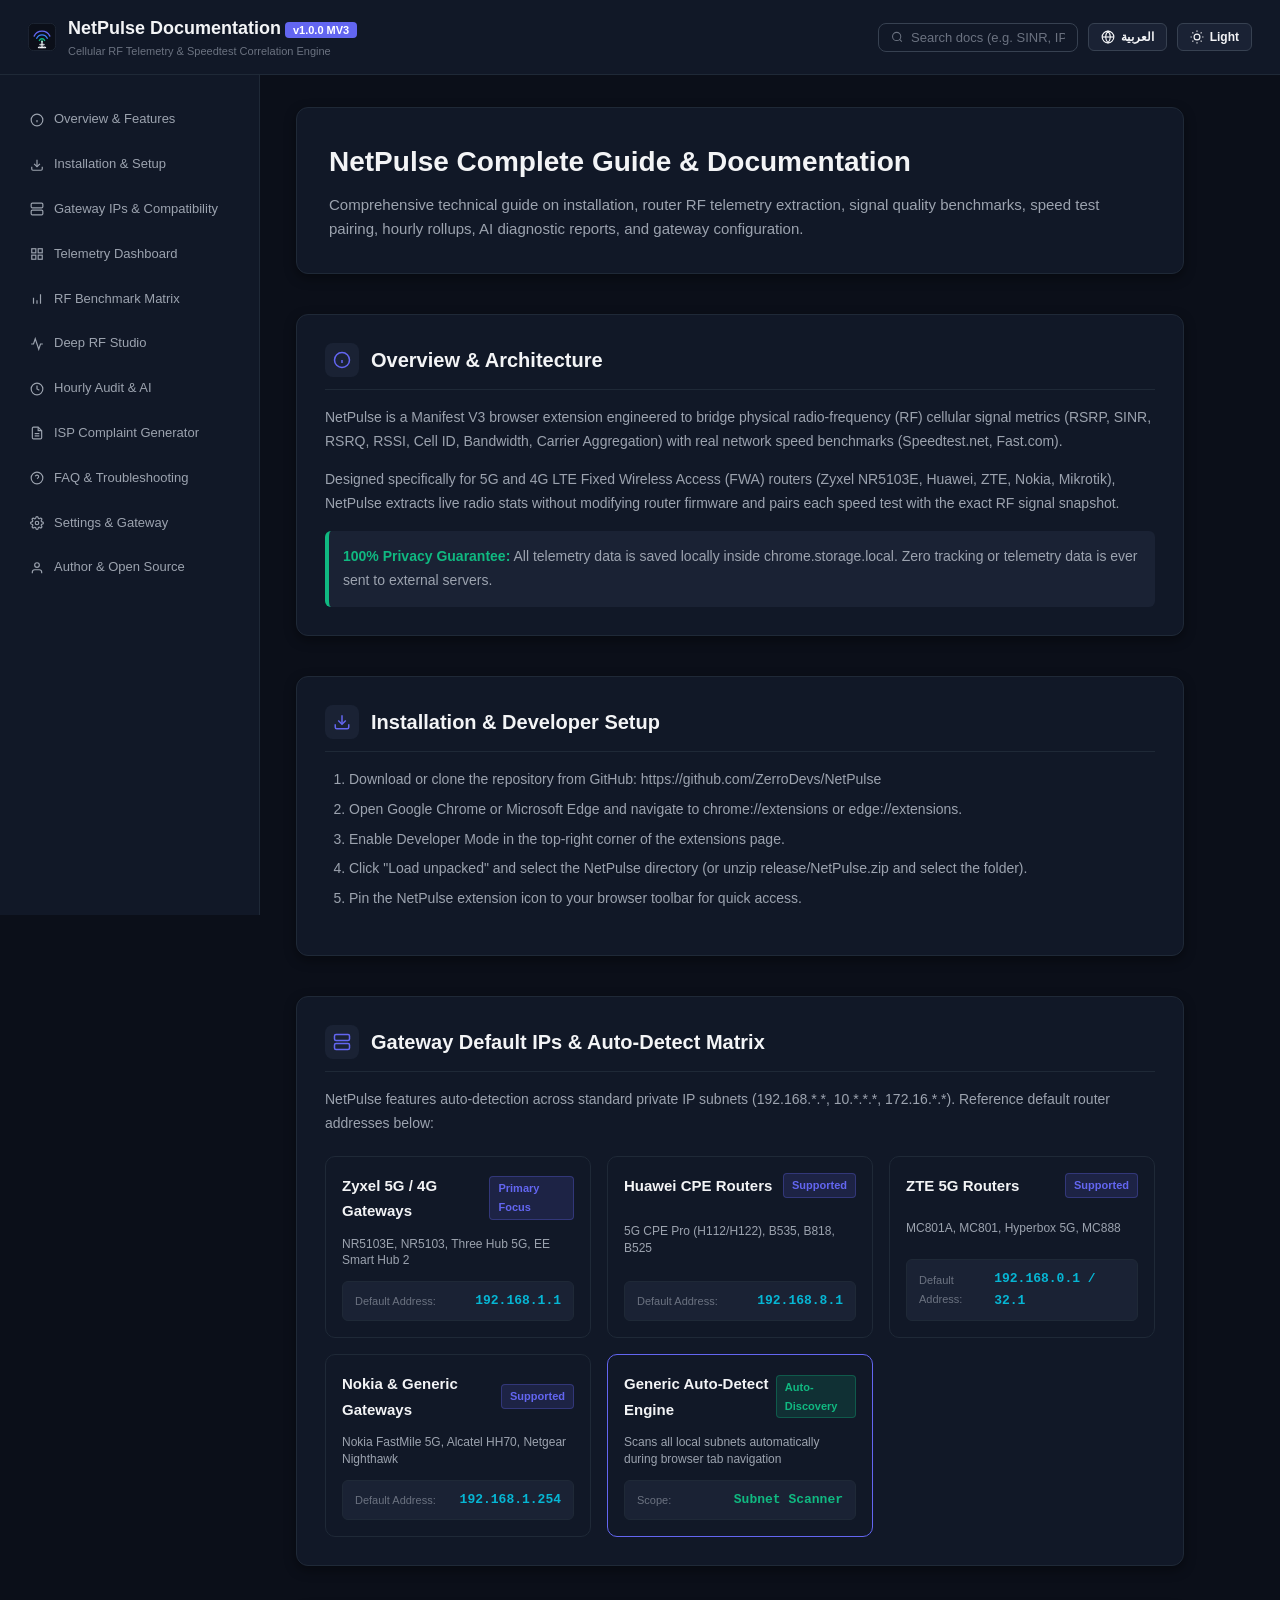
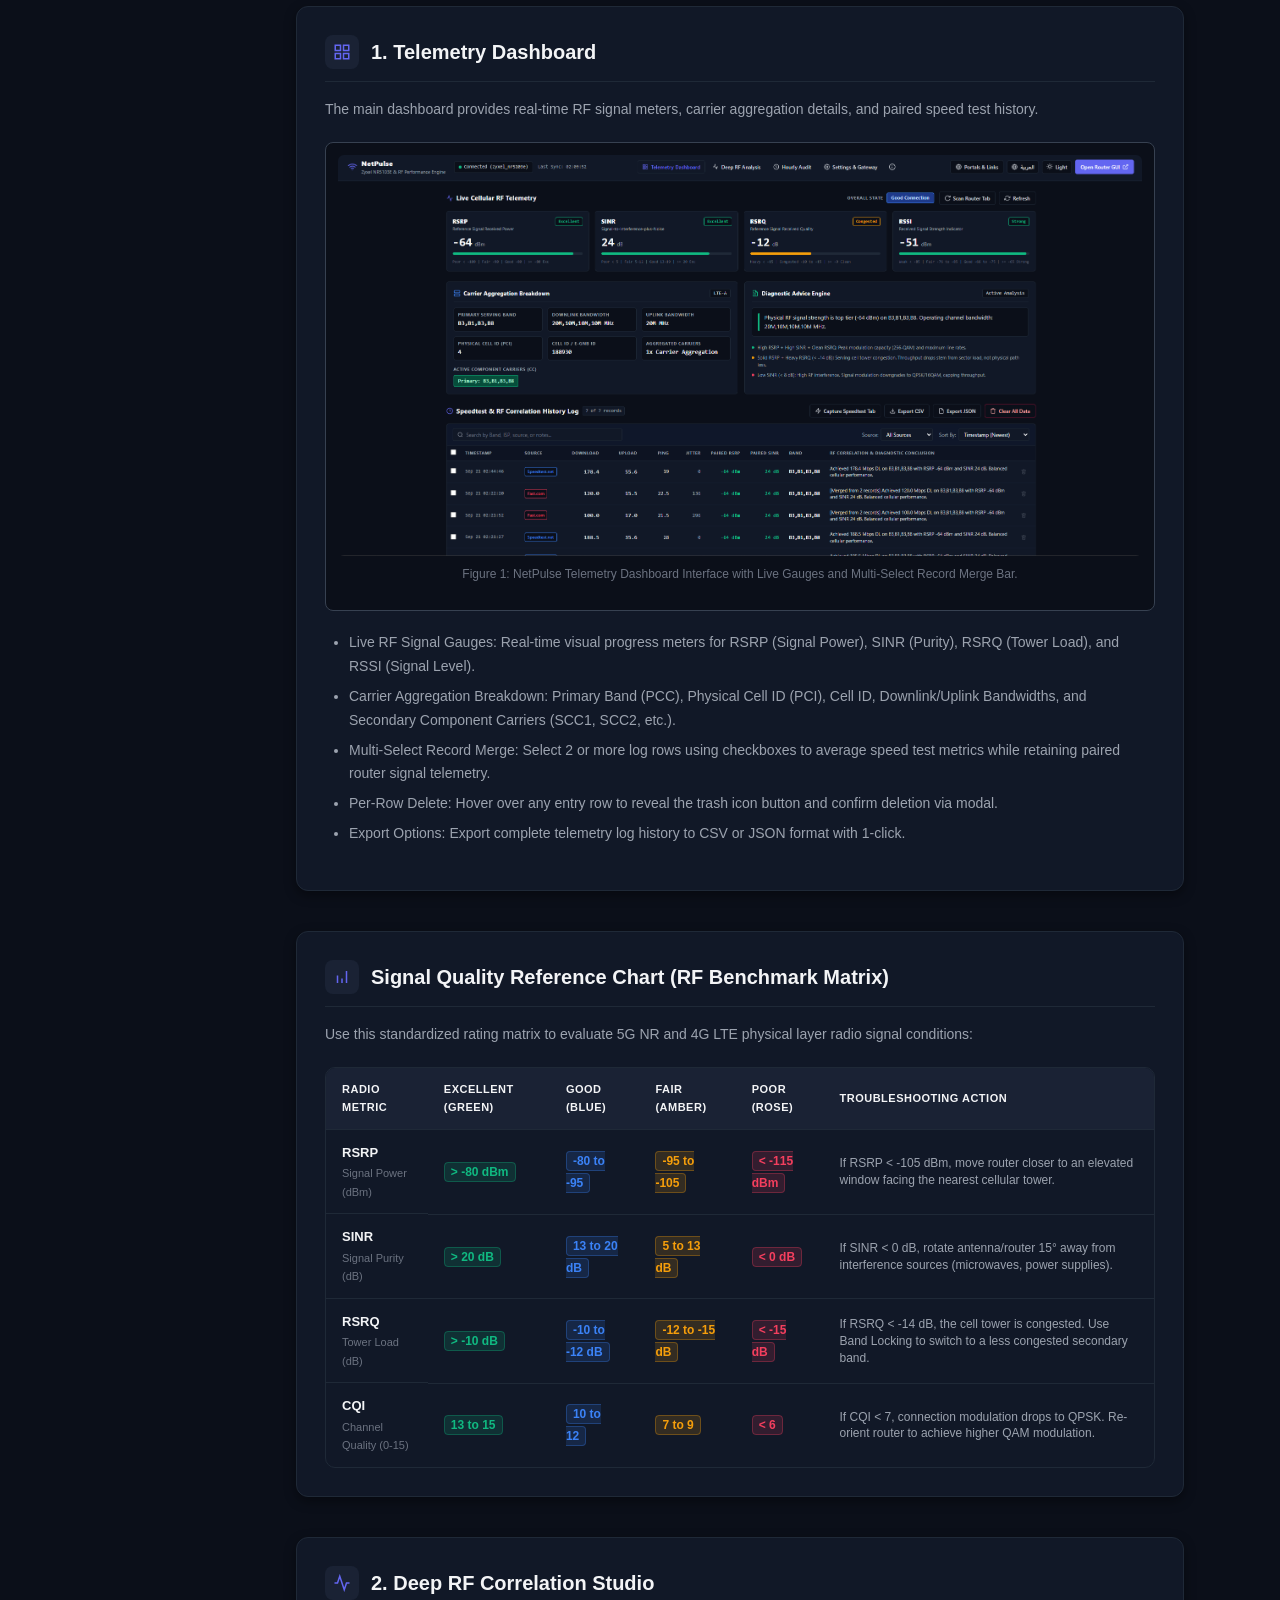
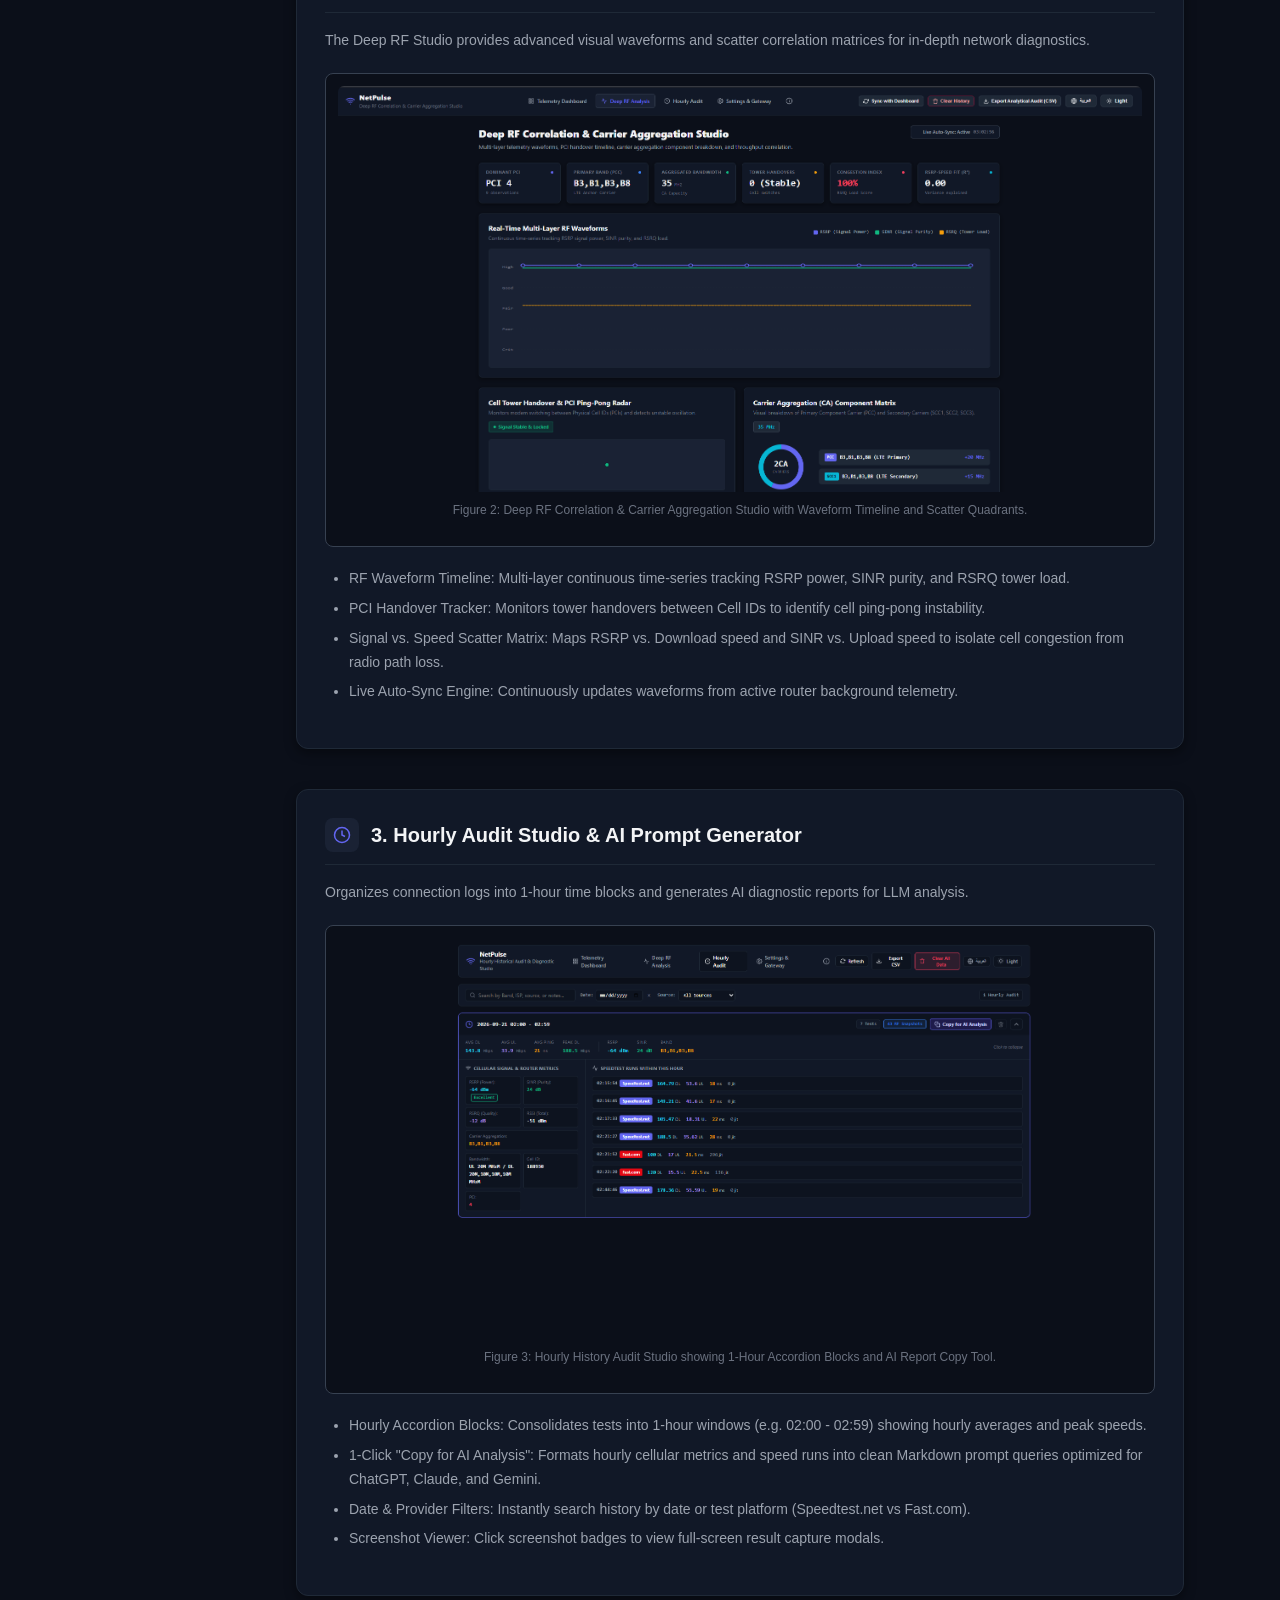
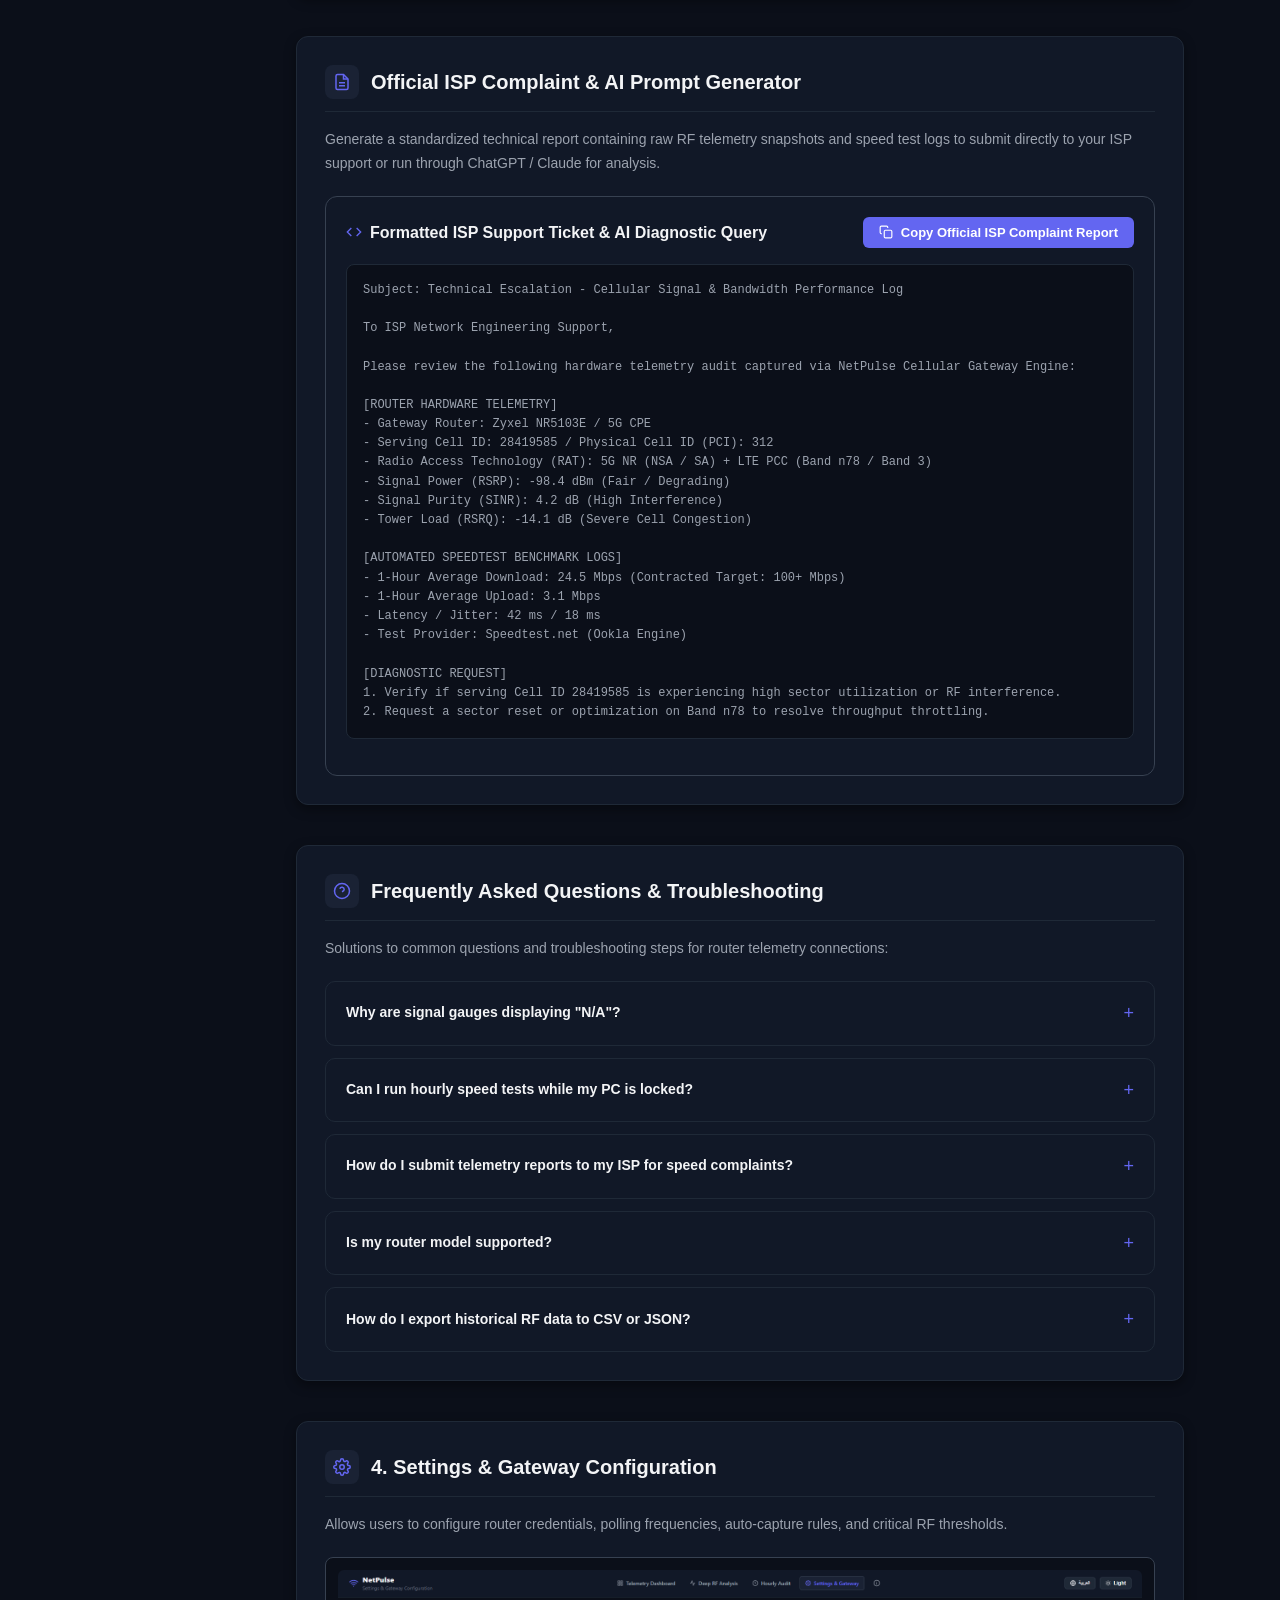
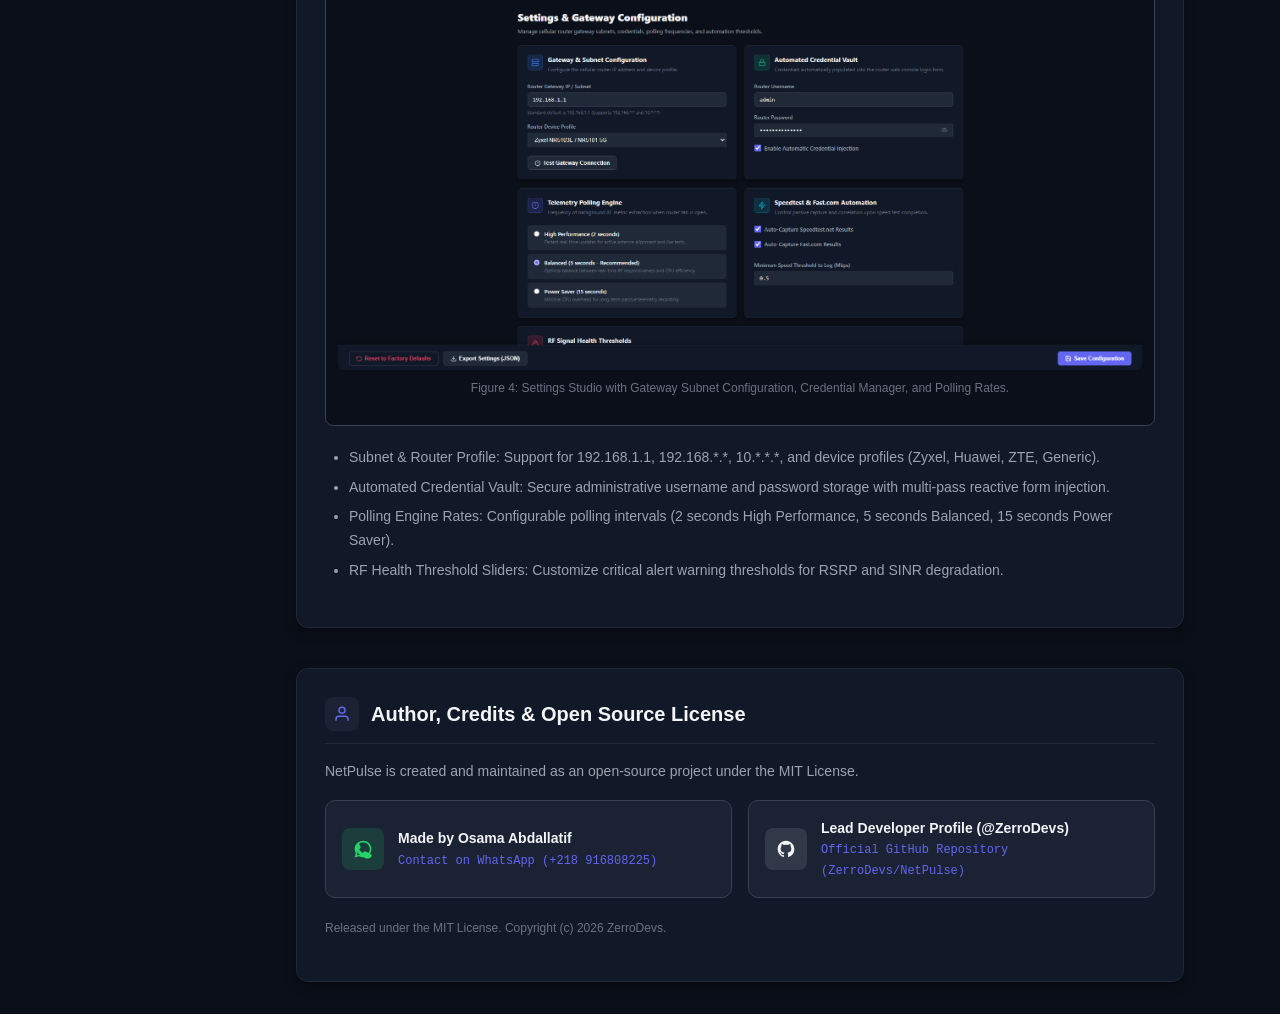
==== docs/index.html @ 339d93a8 "feat: add documentation site, extension UI views, and update README" ====
<!DOCTYPE html>
<html lang="en" dir="ltr" data-theme="dark">
<head>
  <meta charset="UTF-8">
  <meta name="viewport" content="width=device-width, initial-scale=1.0">
  <title>NetPulse - Technical Documentation &amp; Complete Guide</title>
  <link rel="icon" type="image/png" sizes="128x128" href="assets/Images/icon128.png">
  <link rel="icon" type="image/svg+xml" href="assets/Images/icon.svg">
  <link rel="shortcut icon" href="assets/Images/icon16.png">
  <link rel="stylesheet" href="assets/css/style.css">
</head>
<body>
  <div class="docs-layout">
    <!-- Header Topbar -->
    <header class="docs-header">
      <div class="header-brand">
        <img src="assets/Images/icon.svg" alt="NetPulse Logo" width="28" height="28" class="brand-logo" style="width: 28px; height: 28px; object-fit: contain;">
        <div class="brand-text-block">
          <div class="brand-row">
            <span class="brand-title" data-i18n="doc_title">NetPulse Documentation</span>
            <span class="version-pill">v1.0.0 MV3</span>
          </div>
          <span class="brand-sub" data-i18n="doc_sub">Cellular RF Telemetry &amp; Speedtest Correlation Engine</span>
        </div>
      </div>

      <div class="header-actions">
        <!-- Live Search Bar -->
        <div class="search-box">
          <svg viewBox="0 0 24 24" width="14" height="14" fill="none" stroke="currentColor" stroke-width="2">
            <circle cx="11" cy="11" r="8"></circle>
            <line x1="21" y1="21" x2="16.65" y2="16.65"></line>
          </svg>
          <input type="text" id="docs-search-input" placeholder="Search docs (e.g. SINR, IP, CSV)..." data-i18n-placeholder="search_ph">
        </div>

        <!-- Language Switcher -->
        <button id="btn-lang-toggle" class="btn-toggle-switch" type="button" title="Switch Language / تبديل اللغة">
          <svg viewBox="0 0 24 24" width="14" height="14" fill="none" stroke="currentColor" stroke-width="2">
            <circle cx="12" cy="12" r="10"></circle>
            <line x1="2" y1="12" x2="22" y2="12"></line>
            <path d="M12 2a15.3 15.3 0 0 1 4 10 15.3 15.3 0 0 1-4 10 15.3 15.3 0 0 1-4-10 15.3 15.3 0 0 1 4-10z"></path>
          </svg>
          <span id="lang-toggle-text">العربية</span>
        </button>

        <!-- Theme Toggle -->
        <button id="btn-theme-toggle" class="btn-toggle-switch" type="button" title="Toggle Dark/Light Mode">
          <svg viewBox="0 0 24 24" width="14" height="14" fill="none" stroke="currentColor" stroke-width="2">
            <circle cx="12" cy="12" r="5"></circle>
            <line x1="12" y1="1" x2="12" y2="3"></line>
            <line x1="12" y1="21" x2="12.01" y2="23"></line>
            <line x1="4.22" y1="4.22" x2="5.64" y2="5.64"></line>
            <line x1="18.36" y1="18.36" x2="19.78" y2="19.78"></line>
            <line x1="1" y1="12" x2="3" y2="12"></line>
            <line x1="21" y1="12" x2="23" y2="12"></line>
            <line x1="4.22" y1="19.78" x2="5.64" y2="18.36"></line>
            <line x1="18.36" y1="5.64" x2="19.78" y2="4.22"></line>
          </svg>
          <span id="theme-label-text">Light</span>
        </button>
      </div>
    </header>

    <!-- Main Documentation Body -->
    <div class="docs-body">
      <!-- Sidebar Navigation -->
      <aside class="docs-sidebar">
        <nav class="sidebar-nav">
          <a href="#overview" class="sidebar-link active">
            <svg viewBox="0 0 24 24" width="14" height="14" fill="none" stroke="currentColor" stroke-width="2">
              <circle cx="12" cy="12" r="10"></circle>
              <line x1="12" y1="16" x2="12" y2="12"></line>
              <line x1="12" y1="8" x2="12.01" y2="8"></line>
            </svg>
            <span data-i18n="nav_overview">Overview &amp; Features</span>
          </a>

          <a href="#install" class="sidebar-link">
            <svg viewBox="0 0 24 24" width="14" height="14" fill="none" stroke="currentColor" stroke-width="2">
              <path d="M21 15v4a2 2 0 0 1-2 2H5a2 2 0 0 1-2-2v-4"></path>
              <polyline points="7 10 12 15 17 10"></polyline>
              <line x1="12" y1="15" x2="12" y2="3"></line>
            </svg>
            <span data-i18n="nav_install">Installation &amp; Setup</span>
          </a>

          <a href="#gateways" class="sidebar-link">
            <svg viewBox="0 0 24 24" width="14" height="14" fill="none" stroke="currentColor" stroke-width="2">
              <rect x="2" y="2" width="20" height="8" rx="2" ry="2"></rect>
              <rect x="2" y="14" width="20" height="8" rx="2" ry="2"></rect>
              <line x1="6" y1="6" x2="6.01" y2="6"></line>
              <line x1="6" y1="18" x2="6.01" y2="18"></line>
            </svg>
            <span data-i18n="nav_gateways">Gateway IPs &amp; Compatibility</span>
          </a>

          <a href="#dashboard" class="sidebar-link">
            <svg viewBox="0 0 24 24" width="14" height="14" fill="none" stroke="currentColor" stroke-width="2">
              <rect x="3" y="3" width="7" height="7"></rect>
              <rect x="14" y="3" width="7" height="7"></rect>
              <rect x="14" y="14" width="7" height="7"></rect>
              <rect x="3" y="14" width="7" height="7"></rect>
            </svg>
            <span data-i18n="nav_dashboard">Telemetry Dashboard</span>
          </a>

          <a href="#rf-benchmarks" class="sidebar-link">
            <svg viewBox="0 0 24 24" width="14" height="14" fill="none" stroke="currentColor" stroke-width="2">
              <path d="M12 20v-6M6 20V10M18 20V4"></path>
            </svg>
            <span data-i18n="nav_rf_matrix">RF Benchmark Matrix</span>
          </a>

          <a href="#analysis" class="sidebar-link">
            <svg viewBox="0 0 24 24" width="14" height="14" fill="none" stroke="currentColor" stroke-width="2">
              <polyline points="22 12 18 12 15 21 9 3 6 12 2 12"></polyline>
            </svg>
            <span data-i18n="nav_analysis">Deep RF Studio</span>
          </a>

          <a href="#history" class="sidebar-link">
            <svg viewBox="0 0 24 24" width="14" height="14" fill="none" stroke="currentColor" stroke-width="2">
              <circle cx="12" cy="12" r="10"></circle>
              <polyline points="12 6 12 12 16 14"></polyline>
            </svg>
            <span data-i18n="nav_history">Hourly Audit &amp; AI</span>
          </a>

          <a href="#isp-complaint" class="sidebar-link">
            <svg viewBox="0 0 24 24" width="14" height="14" fill="none" stroke="currentColor" stroke-width="2">
              <path d="M14 2H6a2 2 0 0 0-2 2v16a2 2 0 0 0 2 2h12a2 2 0 0 0 2-2V8z"></path>
              <polyline points="14 2 14 8 20 8"></polyline>
              <line x1="16" y1="13" x2="8" y2="13"></line>
              <line x1="16" y1="17" x2="8" y2="17"></line>
            </svg>
            <span data-i18n="nav_isp">ISP Complaint Generator</span>
          </a>

          <a href="#faq" class="sidebar-link">
            <svg viewBox="0 0 24 24" width="14" height="14" fill="none" stroke="currentColor" stroke-width="2">
              <circle cx="12" cy="12" r="10"></circle>
              <path d="M9.09 9a3 3 0 0 1 5.83 1c0 2-3 3-3 3"></path>
              <line x1="12" y1="17" x2="12.01" y2="17"></line>
            </svg>
            <span data-i18n="nav_faq">FAQ &amp; Troubleshooting</span>
          </a>

          <a href="#settings" class="sidebar-link">
            <svg viewBox="0 0 24 24" width="14" height="14" fill="none" stroke="currentColor" stroke-width="2">
              <circle cx="12" cy="12" r="3"></circle>
              <path d="M19.4 15a1.65 1.65 0 0 0 .33 1.82l.06.06a2 2 0 0 1 0 2.83 2 2 0 0 1-2.83 0l-.06-.06a1.65 1.65 0 0 0-1.82-.33 1.65 1.65 0 0 0-1 1.51V21a2 2 0 0 1-2 2 2 2 0 0 1-2-2v-.09A1.65 1.65 0 0 0 9 19.4a1.65 1.65 0 0 0-1.82.33l-.06.06a2 2 0 0 1-2.83 0 2 2 0 0 1 0-2.83l.06-.06a1.65 1.65 0 0 0 .33-1.82 1.65 1.65 0 0 0-1.51-1H3a2 2 0 0 1-2-2 2 2 0 0 1 2-2h.09A1.65 1.65 0 0 0 4.6 9a1.65 1.65 0 0 0-.33-1.82l-.06-.06a2 2 0 0 1 0-2.83 2 2 0 0 1 2.83 0l.06.06a1.65 1.65 0 0 0 1.82.33H9a1.65 1.65 0 0 0 1-1.51V3a2 2 0 0 1 2-2 2 2 0 0 1 2 2v.09a1.65 1.65 0 0 0 1 1.51 1.65 1.65 0 0 0 1.82-.33l.06-.06a2 2 0 0 1 2.83 0 2 2 0 0 1 0 2.83l-.06.06a1.65 1.65 0 0 0-.33 1.82V9a1.65 1.65 0 0 0 1.51 1H21a2 2 0 0 1 2 2 2 2 0 0 1-2 2h-.09a1.65 1.65 0 0 0-1.51 1z"></path>
            </svg>
            <span data-i18n="nav_settings">Settings &amp; Gateway</span>
          </a>

          <a href="#author" class="sidebar-link">
            <svg viewBox="0 0 24 24" width="14" height="14" fill="none" stroke="currentColor" stroke-width="2">
              <path d="M20 21v-2a4 4 0 0 0-4-4H8a4 4 0 0 0-4 4v2"></path>
              <circle cx="12" cy="7" r="4"></circle>
            </svg>
            <span data-i18n="nav_author">Author &amp; Open Source</span>
          </a>
        </nav>
      </aside>

      <!-- Main Content Sections -->
      <main class="docs-content">
        <!-- Hero Banner -->
        <section class="docs-hero">
          <h1 class="hero-heading" data-i18n="hero_title">NetPulse Complete Guide &amp; Documentation</h1>
          <p class="hero-desc" data-i18n="hero_desc">
            Comprehensive technical guide on installation, router RF telemetry extraction, speed test pairing, hourly rollups, AI diagnostic report generation, and gateway configuration.
          </p>
        </section>

        <!-- Overview Section -->
        <section id="overview" class="docs-section">
          <div class="section-header">
            <div class="section-icon">
              <svg viewBox="0 0 24 24" width="18" height="18" fill="none" stroke="currentColor" stroke-width="2">
                <circle cx="12" cy="12" r="10"></circle>
                <line x1="12" y1="16" x2="12" y2="12"></line>
                <line x1="12" y1="8" x2="12.01" y2="8"></line>
              </svg>
            </div>
            <h2 class="section-title" data-i18n="sec_overview_title">Overview &amp; Architecture</h2>
          </div>
          <div class="section-body">
            <p data-i18n="overview_p1">
              NetPulse is a Manifest V3 browser extension engineered to bridge physical radio-frequency (RF) cellular signal metrics (RSRP, SINR, RSRQ, RSSI, Cell ID, Bandwidth, Carrier Aggregation) with real network speed benchmarks (Speedtest.net, Fast.com).
            </p>
            <p data-i18n="overview_p2">
              Designed specifically for 5G and 4G LTE Fixed Wireless Access (FWA) routers (Zyxel NR5103E, Huawei, ZTE, Nokia, Mikrotik), NetPulse extracts live radio stats without modifying router firmware and pairs each speed test with the exact RF signal snapshot.
            </p>
            <div style="background-color: var(--bg-subtle); border-left: 4px solid var(--accent-emerald); padding: 14px; border-radius: 6px; margin-top: 16px;">
              <strong style="color: var(--accent-emerald);" data-i18n="overview_privacy_title">100% Privacy Guarantee:</strong>
              <span data-i18n="overview_privacy_desc">All telemetry data is saved locally inside chrome.storage.local. Zero tracking or telemetry data is ever sent to external servers.</span>
            </div>
          </div>
        </section>

        <!-- Installation Section -->
        <section id="install" class="docs-section">
          <div class="section-header">
            <div class="section-icon">
              <svg viewBox="0 0 24 24" width="18" height="18" fill="none" stroke="currentColor" stroke-width="2">
                <path d="M21 15v4a2 2 0 0 1-2 2H5a2 2 0 0 1-2-2v-4"></path>
                <polyline points="7 10 12 15 17 10"></polyline>
                <line x1="12" y1="15" x2="12" y2="3"></line>
              </svg>
            </div>
            <h2 class="section-title" data-i18n="sec_install_title">Installation &amp; Developer Setup</h2>
          </div>
          <div class="section-body">
            <ol>
              <li data-i18n="install_step1">Download or clone the repository from GitHub: https://github.com/ZerroDevs/NetPulse</li>
              <li data-i18n="install_step2">Open Google Chrome or Microsoft Edge and navigate to chrome://extensions or edge://extensions.</li>
              <li data-i18n="install_step3">Enable Developer Mode in the top-right corner of the extensions page.</li>
              <li data-i18n="install_step4">Click "Load unpacked" and select the NetPulse directory (or unzip release/NetPulse.zip and select the folder).</li>
              <li data-i18n="install_step5">Pin the NetPulse extension icon to your browser toolbar for quick access.</li>
            </ol>
          </div>
        </section>

        <!-- Gateways & Compatibility Matrix Section -->
        <section id="gateways" class="docs-section">
          <div class="section-header">
            <div class="section-icon">
              <svg viewBox="0 0 24 24" width="18" height="18" fill="none" stroke="currentColor" stroke-width="2">
                <rect x="2" y="2" width="20" height="8" rx="2" ry="2"></rect>
                <rect x="2" y="14" width="20" height="8" rx="2" ry="2"></rect>
                <line x1="6" y1="6" x2="6.01" y2="6"></line>
                <line x1="6" y1="18" x2="6.01" y2="18"></line>
              </svg>
            </div>
            <h2 class="section-title" data-i18n="sec_gateways_title">Gateway Default IPs &amp; Auto-Detect Matrix</h2>
          </div>
          <div class="section-body">
            <p data-i18n="gateways_desc">
              NetPulse features auto-detection across standard private IP subnets (192.168.*.*, 10.*.*.*, 172.16.*.*). Reference default router addresses below:
            </p>

            <div class="gateway-grid">
              <!-- Zyxel -->
              <div class="gateway-card">
                <div class="gateway-header">
                  <span class="gateway-title" data-i18n="gw_zyxel_title">Zyxel 5G / 4G Gateways</span>
                  <span class="gateway-badge">Primary Focus</span>
                </div>
                <div class="gateway-models" data-i18n="gw_zyxel_models">NR5103E, NR5103, Three Hub 5G, EE Smart Hub 2</div>
                <div class="gateway-ip-block">
                  <span style="font-size: 11px; color: var(--text-muted);">Default Address:</span>
                  <span class="gateway-ip">192.168.1.1</span>
                </div>
              </div>

              <!-- Huawei -->
              <div class="gateway-card">
                <div class="gateway-header">
                  <span class="gateway-title" data-i18n="gw_huawei_title">Huawei CPE Routers</span>
                  <span class="gateway-badge">Supported</span>
                </div>
                <div class="gateway-models" data-i18n="gw_huawei_models">5G CPE Pro (H112/H122), B535, B818, B525</div>
                <div class="gateway-ip-block">
                  <span style="font-size: 11px; color: var(--text-muted);">Default Address:</span>
                  <span class="gateway-ip">192.168.8.1</span>
                </div>
              </div>

              <!-- ZTE -->
              <div class="gateway-card">
                <div class="gateway-header">
                  <span class="gateway-title" data-i18n="gw_zte_title">ZTE 5G Routers</span>
                  <span class="gateway-badge">Supported</span>
                </div>
                <div class="gateway-models" data-i18n="gw_zte_models">MC801A, MC801, Hyperbox 5G, MC888</div>
                <div class="gateway-ip-block">
                  <span style="font-size: 11px; color: var(--text-muted);">Default Address:</span>
                  <span class="gateway-ip">192.168.0.1 / 32.1</span>
                </div>
              </div>

              <!-- Nokia & Generic -->
              <div class="gateway-card">
                <div class="gateway-header">
                  <span class="gateway-title" data-i18n="gw_nokia_title">Nokia &amp; Generic Gateways</span>
                  <span class="gateway-badge">Supported</span>
                </div>
                <div class="gateway-models" data-i18n="gw_nokia_models">Nokia FastMile 5G, Alcatel HH70, Netgear Nighthawk</div>
                <div class="gateway-ip-block">
                  <span style="font-size: 11px; color: var(--text-muted);">Default Address:</span>
                  <span class="gateway-ip">192.168.1.254</span>
                </div>
              </div>

              <!-- Generic Auto-Detect -->
              <div class="gateway-card" style="border-color: var(--accent-indigo);">
                <div class="gateway-header">
                  <span class="gateway-title" data-i18n="gw_auto_title">Generic Auto-Detect Engine</span>
                  <span class="gateway-badge" style="background-color: rgba(16, 185, 129, 0.15); color: var(--accent-emerald); border-color: rgba(16, 185, 129, 0.3);">Auto-Discovery</span>
                </div>
                <div class="gateway-models" data-i18n="gw_auto_models">Scans all local subnets automatically during browser tab navigation</div>
                <div class="gateway-ip-block">
                  <span style="font-size: 11px; color: var(--text-muted);">Scope:</span>
                  <span class="gateway-ip" style="color: var(--accent-emerald);">Subnet Scanner</span>
                </div>
              </div>
            </div>
          </div>
        </section>

        <!-- Dashboard Section (Image 1) -->
        <section id="dashboard" class="docs-section">
          <div class="section-header">
            <div class="section-icon">
              <svg viewBox="0 0 24 24" width="18" height="18" fill="none" stroke="currentColor" stroke-width="2">
                <rect x="3" y="3" width="7" height="7"></rect>
                <rect x="14" y="3" width="7" height="7"></rect>
                <rect x="14" y="14" width="7" height="7"></rect>
                <rect x="3" y="14" width="7" height="7"></rect>
              </svg>
            </div>
            <h2 class="section-title" data-i18n="sec_dash_title">1. Telemetry Dashboard</h2>
          </div>
          <div class="section-body">
            <p data-i18n="dash_desc">
              The main dashboard provides real-time RF signal meters, carrier aggregation details, and paired speed test history.
            </p>

            <div class="doc-image-container">
              <img src="assets/Images/1.png" alt="NetPulse Telemetry Dashboard" class="doc-image">
              <p class="doc-image-caption" data-i18n="dash_img_cap">Figure 1: NetPulse Telemetry Dashboard Interface with Live Gauges and Multi-Select Record Merge Bar.</p>
            </div>

            <ul>
              <li data-i18n="dash_cap1">Live RF Signal Gauges: Real-time visual progress meters for RSRP (Signal Power), SINR (Purity), RSRQ (Tower Load), and RSSI (Signal Level).</li>
              <li data-i18n="dash_cap2">Carrier Aggregation Breakdown: Primary Band (PCC), Physical Cell ID (PCI), Cell ID, Downlink/Uplink Bandwidths, and Secondary Component Carriers (SCC1, SCC2, etc.).</li>
              <li data-i18n="dash_cap3">Multi-Select Record Merge: Select 2 or more log rows using checkboxes to average speed test metrics while retaining paired router signal telemetry.</li>
              <li data-i18n="dash_cap4">Per-Row Delete: Hover over any entry row to reveal the trash icon button and confirm deletion via modal.</li>
              <li data-i18n="dash_cap5">Export Options: Export complete telemetry log history to CSV or JSON format with 1-click.</li>
            </ul>
          </div>
        </section>

        <!-- RF Benchmark Matrix Section -->
        <section id="rf-benchmarks" class="docs-section">
          <div class="section-header">
            <div class="section-icon">
              <svg viewBox="0 0 24 24" width="18" height="18" fill="none" stroke="currentColor" stroke-width="2">
                <path d="M12 20v-6M6 20V10M18 20V4"></path>
              </svg>
            </div>
            <h2 class="section-title" data-i18n="sec_rf_title">Signal Quality Reference Chart (RF Benchmark Matrix)</h2>
          </div>
          <div class="section-body">
            <p data-i18n="rf_desc">
              Use this standardized rating matrix to evaluate 5G NR and 4G LTE physical layer radio signal conditions:
            </p>

            <div class="rf-table-container">
              <table class="rf-table">
                <thead>
                  <tr>
                    <th data-i18n="rf_th_metric">Radio Metric</th>
                    <th data-i18n="rf_th_excellent">Excellent</th>
                    <th data-i18n="rf_th_good">Good</th>
                    <th data-i18n="rf_th_fair">Fair</th>
                    <th data-i18n="rf_th_poor">Poor</th>
                    <th data-i18n="rf_th_action">Troubleshooting Action</th>
                  </tr>
                </thead>
                <tbody>
                  <tr>
                    <td class="metric-name">RSRP<span class="metric-full">Signal Power (dBm)</span></td>
                    <td><span class="badge-excellent">&gt; -80 dBm</span></td>
                    <td><span class="badge-good">-80 to -95</span></td>
                    <td><span class="badge-fair">-95 to -105</span></td>
                    <td><span class="badge-poor">&lt; -115 dBm</span></td>
                    <td class="action-tip" data-i18n="rf_advice_rsrp">If RSRP &lt; -105 dBm, move router closer to an elevated window facing the nearest cellular tower.</td>
                  </tr>
                  <tr>
                    <td class="metric-name">SINR<span class="metric-full">Signal Purity (dB)</span></td>
                    <td><span class="badge-excellent">&gt; 20 dB</span></td>
                    <td><span class="badge-good">13 to 20 dB</span></td>
                    <td><span class="badge-fair">5 to 13 dB</span></td>
                    <td><span class="badge-poor">&lt; 0 dB</span></td>
                    <td class="action-tip" data-i18n="rf_advice_sinr">If SINR &lt; 0 dB, rotate antenna/router 15° away from interference sources (microwaves, power supplies).</td>
                  </tr>
                  <tr>
                    <td class="metric-name">RSRQ<span class="metric-full">Tower Load (dB)</span></td>
                    <td><span class="badge-excellent">&gt; -10 dB</span></td>
                    <td><span class="badge-good">-10 to -12 dB</span></td>
                    <td><span class="badge-fair">-12 to -15 dB</span></td>
                    <td><span class="badge-poor">&lt; -15 dB</span></td>
                    <td class="action-tip" data-i18n="rf_advice_rsrq">If RSRQ &lt; -14 dB, the cell tower is congested. Use Band Locking to switch to a less congested secondary band.</td>
                  </tr>
                  <tr>
                    <td class="metric-name">CQI<span class="metric-full">Channel Quality (0-15)</span></td>
                    <td><span class="badge-excellent">13 to 15</span></td>
                    <td><span class="badge-good">10 to 12</span></td>
                    <td><span class="badge-fair">7 to 9</span></td>
                    <td><span class="badge-poor">&lt; 6</span></td>
                    <td class="action-tip" data-i18n="rf_advice_cqi">If CQI &lt; 7, connection modulation drops to QPSK. Re-orient router to achieve higher QAM modulation.</td>
                  </tr>
                </tbody>
              </table>
            </div>
          </div>
        </section>

        <!-- Deep RF Analysis Section (Image 2) -->
        <section id="analysis" class="docs-section">
          <div class="section-header">
            <div class="section-icon">
              <svg viewBox="0 0 24 24" width="18" height="18" fill="none" stroke="currentColor" stroke-width="2">
                <polyline points="22 12 18 12 15 21 9 3 6 12 2 12"></polyline>
              </svg>
            </div>
            <h2 class="section-title" data-i18n="sec_analysis_title">2. Deep RF Correlation Studio</h2>
          </div>
          <div class="section-body">
            <p data-i18n="analysis_desc">
              The Deep RF Studio provides advanced visual waveforms and scatter correlation matrices for in-depth network diagnostics.
            </p>

            <div class="doc-image-container">
              <img src="assets/Images/2.png" alt="NetPulse Deep RF Correlation Studio" class="doc-image">
              <p class="doc-image-caption" data-i18n="analysis_img_cap">Figure 2: Deep RF Correlation &amp; Carrier Aggregation Studio with Waveform Timeline and Scatter Quadrants.</p>
            </div>

            <ul>
              <li data-i18n="analysis_cap1">RF Waveform Timeline: Multi-layer continuous time-series tracking RSRP power, SINR purity, and RSRQ tower load.</li>
              <li data-i18n="analysis_cap2">PCI Handover Tracker: Monitors tower handovers between Cell IDs to identify cell ping-pong instability.</li>
              <li data-i18n="analysis_cap3">Signal vs. Speed Scatter Matrix: Maps RSRP vs. Download speed and SINR vs. Upload speed to isolate cell congestion from radio path loss.</li>
              <li data-i18n="analysis_cap4">Live Auto-Sync Engine: Continuously updates waveforms from active router background telemetry.</li>
            </ul>
          </div>
        </section>

        <!-- Hourly Audit Section (Image 3) -->
        <section id="history" class="docs-section">
          <div class="section-header">
            <div class="section-icon">
              <svg viewBox="0 0 24 24" width="18" height="18" fill="none" stroke="currentColor" stroke-width="2">
                <circle cx="12" cy="12" r="10"></circle>
                <polyline points="12 6 12 12 16 14"></polyline>
              </svg>
            </div>
            <h2 class="section-title" data-i18n="sec_history_title">3. Hourly Audit Studio &amp; AI Prompt Generator</h2>
          </div>
          <div class="section-body">
            <p data-i18n="history_desc">
              Organizes connection logs into 1-hour time blocks and generates AI diagnostic reports for LLM analysis.
            </p>

            <div class="doc-image-container">
              <img src="assets/Images/3.png" alt="NetPulse Hourly Audit Studio" class="doc-image">
              <p class="doc-image-caption" data-i18n="history_img_cap">Figure 3: Hourly History Audit Studio showing 1-Hour Accordion Blocks and AI Report Copy Tool.</p>
            </div>

            <ul>
              <li data-i18n="history_cap1">Hourly Accordion Blocks: Consolidates tests into 1-hour windows (e.g. 02:00 - 02:59) showing hourly averages and peak speeds.</li>
              <li data-i18n="history_cap2">1-Click "Copy for AI Analysis": Formats hourly cellular metrics and speed runs into clean Markdown prompt queries optimized for ChatGPT, Claude, and Gemini.</li>
              <li data-i18n="history_cap3">Date &amp; Provider Filters: Instantly search history by date or test platform (Speedtest.net vs Fast.com).</li>
              <li data-i18n="history_cap4">Screenshot Viewer: Click screenshot badges to view full-screen result capture modals.</li>
            </ul>
          </div>
        </section>

        <!-- ISP Complaint Prompt Generator Section -->
        <section id="isp-complaint" class="docs-section">
          <div class="section-header">
            <div class="section-icon">
              <svg viewBox="0 0 24 24" width="18" height="18" fill="none" stroke="currentColor" stroke-width="2">
                <path d="M14 2H6a2 2 0 0 0-2 2v16a2 2 0 0 0 2 2h12a2 2 0 0 0 2-2V8z"></path>
                <polyline points="14 2 14 8 20 8"></polyline>
                <line x1="16" y1="13" x2="8" y2="13"></line>
                <line x1="16" y1="17" x2="8" y2="17"></line>
              </svg>
            </div>
            <h2 class="section-title" data-i18n="sec_isp_title">Official ISP Complaint &amp; AI Prompt Generator</h2>
          </div>
          <div class="section-body">
            <p data-i18n="isp_desc">
              Generate a standardized technical report containing raw RF telemetry snapshots and speed test logs to submit directly to your ISP support or run through ChatGPT / Claude for analysis.
            </p>

            <div class="isp-prompt-card">
              <div class="isp-prompt-header">
                <span class="isp-prompt-title">
                  <svg viewBox="0 0 24 24" width="16" height="16" fill="none" stroke="var(--accent-indigo)" stroke-width="2">
                    <polyline points="16 18 22 12 16 6"></polyline>
                    <polyline points="8 6 2 12 8 18"></polyline>
                  </svg>
                  Formatted ISP Support Ticket &amp; AI Diagnostic Query
                </span>
                <button id="btn-copy-isp-prompt" type="button" class="btn-copy-prompt">
                  <svg viewBox="0 0 24 24" width="14" height="14" fill="none" stroke="currentColor" stroke-width="2">
                    <rect x="9" y="9" width="13" height="13" rx="2" ry="2"></rect>
                    <path d="M5 15H4a2 2 0 0 1-2-2V4a2 2 0 0 1 2-2h9a2 2 0 0 1 2 2v1"></path>
                  </svg>
                  <span data-i18n="isp_copy_btn">Copy Official ISP Complaint Report</span>
                </button>
              </div>

              <pre id="isp-prompt-text" class="isp-prompt-code">Subject: Technical Escalation - Cellular Signal & Bandwidth Performance Log

To ISP Network Engineering Support,

Please review the following hardware telemetry audit captured via NetPulse Cellular Gateway Engine:

[ROUTER HARDWARE TELEMETRY]
- Gateway Router: Zyxel NR5103E / 5G CPE
- Serving Cell ID: 28419585 / Physical Cell ID (PCI): 312
- Radio Access Technology (RAT): 5G NR (NSA / SA) + LTE PCC (Band n78 / Band 3)
- Signal Power (RSRP): -98.4 dBm (Fair / Degrading)
- Signal Purity (SINR): 4.2 dB (High Interference)
- Tower Load (RSRQ): -14.1 dB (Severe Cell Congestion)

[AUTOMATED SPEEDTEST BENCHMARK LOGS]
- 1-Hour Average Download: 24.5 Mbps (Contracted Target: 100+ Mbps)
- 1-Hour Average Upload: 3.1 Mbps
- Latency / Jitter: 42 ms / 18 ms
- Test Provider: Speedtest.net (Ookla Engine)

[DIAGNOSTIC REQUEST]
1. Verify if serving Cell ID 28419585 is experiencing high sector utilization or RF interference.
2. Request a sector reset or optimization on Band n78 to resolve throughput throttling.</pre>
            </div>
          </div>
        </section>

        <!-- FAQ & Troubleshooting Section -->
        <section id="faq" class="docs-section">
          <div class="section-header">
            <div class="section-icon">
              <svg viewBox="0 0 24 24" width="18" height="18" fill="none" stroke="currentColor" stroke-width="2">
                <circle cx="12" cy="12" r="10"></circle>
                <path d="M9.09 9a3 3 0 0 1 5.83 1c0 2-3 3-3 3"></path>
                <line x1="12" y1="17" x2="12.01" y2="17"></line>
              </svg>
            </div>
            <h2 class="section-title" data-i18n="sec_faq_title">Frequently Asked Questions &amp; Troubleshooting</h2>
          </div>
          <div class="section-body">
            <p data-i18n="faq_desc">
              Solutions to common questions and troubleshooting steps for router telemetry connections:
            </p>

            <div class="faq-accordion">
              <details class="faq-item">
                <summary class="faq-question" data-i18n="faq_q1">Why are signal gauges displaying "N/A"?</summary>
                <div class="faq-answer" data-i18n="faq_a1">
                  Signal metrics show N/A when NetPulse cannot communicate with your router. Fixes: 1) Verify Gateway IP in Settings (default 192.168.1.1). 2) Log into your router admin page in another tab to keep the session active. 3) Ensure your router is powered on and connected to your PC.
                </div>
              </details>

              <details class="faq-item">
                <summary class="faq-question" data-i18n="faq_q2">Can I run hourly speed tests while my PC is locked?</summary>
                <div class="faq-answer" data-i18n="faq_a2">
                  Yes! NetPulse utilizes Chrome Background Alarms and Service Workers (Manifest V3). As long as your browser remains open in the background, scheduled hourly tests will execute automatically.
                </div>
              </details>

              <details class="faq-item">
                <summary class="faq-question" data-i18n="faq_q3">How do I submit telemetry reports to my ISP for speed complaints?</summary>
                <div class="faq-answer" data-i18n="faq_a3">
                  Use the "ISP Complaint Generator" section above. Click "Copy Official ISP Complaint Report" to copy a pre-formatted technical ticket including your exact RSRP, SINR, Cell ID, and speed test averages. You can attach this to your ISP support ticket.
                </div>
              </details>

              <details class="faq-item">
                <summary class="faq-question" data-i18n="faq_q4">Is my router model supported?</summary>
                <div class="faq-answer" data-i18n="faq_a4">
                  NetPulse works out-of-the-box with Zyxel NR5103E / NR5103, Huawei 5G CPE Pro series, ZTE MC801A, Nokia FastMile, and generic routers operating on standard private subnets (192.168.*.*, 10.*.*.*).
                </div>
              </details>

              <details class="faq-item">
                <summary class="faq-question" data-i18n="faq_q5">How do I export historical RF data to CSV or JSON?</summary>
                <div class="faq-answer" data-i18n="faq_a5">
                  Open the Telemetry Dashboard and click the "Export CSV" or "Export JSON" buttons in the top action toolbar to download your complete historical database.
                </div>
              </details>
            </div>
          </div>
        </section>

        <!-- Settings Section (Image 4) -->
        <section id="settings" class="docs-section">
          <div class="section-header">
            <div class="section-icon">
              <svg viewBox="0 0 24 24" width="18" height="18" fill="none" stroke="currentColor" stroke-width="2">
                <circle cx="12" cy="12" r="3"></circle>
                <path d="M19.4 15a1.65 1.65 0 0 0 .33 1.82l.06.06a2 2 0 0 1 0 2.83 2 2 0 0 1-2.83 0l-.06-.06a1.65 1.65 0 0 0-1.82-.33 1.65 1.65 0 0 0-1 1.51V21a2 2 0 0 1-2 2 2 2 0 0 1-2-2v-.09A1.65 1.65 0 0 0 9 19.4a1.65 1.65 0 0 0-1.82.33l-.06.06a2 2 0 0 1-2.83 0 2 2 0 0 1 0-2.83l.06-.06a1.65 1.65 0 0 0 .33-1.82 1.65 1.65 0 0 0-1.51-1H3a2 2 0 0 1-2-2 2 2 0 0 1 2-2h.09A1.65 1.65 0 0 0 4.6 9a1.65 1.65 0 0 0-.33-1.82l-.06-.06a2 2 0 0 1 0-2.83 2 2 0 0 1 2.83 0l.06.06a1.65 1.65 0 0 0 1.82.33H9a1.65 1.65 0 0 0 1-1.51V3a2 2 0 0 1 2-2 2 2 0 0 1 2 2v.09a1.65 1.65 0 0 0 1 1.51 1.65 1.65 0 0 0 1.82-.33l.06-.06a2 2 0 0 1 2.83 0 2 2 0 0 1 0 2.83l-.06.06a1.65 1.65 0 0 0-.33 1.82V9a1.65 1.65 0 0 0 1.51 1H21a2 2 0 0 1 2 2 2 2 0 0 1-2 2h-.09a1.65 1.65 0 0 0-1.51 1z"></path>
              </svg>
            </div>
            <h2 class="section-title" data-i18n="sec_settings_title">4. Settings &amp; Gateway Configuration</h2>
          </div>
          <div class="section-body">
            <p data-i18n="settings_desc">
              Allows users to configure router credentials, polling frequencies, auto-capture rules, and critical RF thresholds.
            </p>

            <div class="doc-image-container">
              <img src="assets/Images/4.png" alt="NetPulse Settings Configuration" class="doc-image">
              <p class="doc-image-caption" data-i18n="settings_img_cap">Figure 4: Settings Studio with Gateway Subnet Configuration, Credential Manager, and Polling Rates.</p>
            </div>

            <ul>
              <li data-i18n="settings_cap1">Subnet &amp; Router Profile: Support for 192.168.1.1, 192.168.*.*, 10.*.*.*, and device profiles (Zyxel, Huawei, ZTE, Generic).</li>
              <li data-i18n="settings_cap2">Automated Credential Vault: Secure administrative username and password storage with multi-pass reactive form injection.</li>
              <li data-i18n="settings_cap3">Polling Engine Rates: Configurable polling intervals (2 seconds High Performance, 5 seconds Balanced, 15 seconds Power Saver).</li>
              <li data-i18n="settings_cap4">RF Health Threshold Sliders: Customize critical alert warning thresholds for RSRP and SINR degradation.</li>
            </ul>
          </div>
        </section>

        <!-- Author & License Section -->
        <section id="author" class="docs-section">
          <div class="section-header">
            <div class="section-icon">
              <svg viewBox="0 0 24 24" width="18" height="18" fill="none" stroke="currentColor" stroke-width="2">
                <path d="M20 21v-2a4 4 0 0 0-4-4H8a4 4 0 0 0-4 4v2"></path>
                <circle cx="12" cy="7" r="4"></circle>
              </svg>
            </div>
            <h2 class="section-title" data-i18n="sec_author_title">Author, Credits &amp; Open Source License</h2>
          </div>
          <div class="section-body">
            <p data-i18n="author_desc">
              NetPulse is created and maintained as an open-source project under the MIT License.
            </p>

            <div class="author-grid">
              <!-- Made by Osama Abdallatif -->
              <a href="https://wa.me/218916808225" target="_blank" rel="noopener noreferrer" class="author-card-item">
                <div class="author-card-icon wa-icon">
                  <svg viewBox="0 0 24 24" width="20" height="20" fill="currentColor">
                    <path d="M12.012 2c-5.506 0-9.989 4.478-9.99 9.984 0 1.762.459 3.48 1.332 5.001l-1.416 5.169 5.291-1.387c1.472.802 3.13 1.224 4.78 1.225h.004c5.506 0 9.989-4.478 9.99-9.984 0-2.667-1.038-5.175-2.925-7.062a9.924 9.924 0 0 0-7.056-2.946zm0 1.834c4.498 0 8.156 3.657 8.157 8.154 0 2.181-.849 4.23-2.392 5.772a8.106 8.106 0 0 1-5.765 2.41h-.003c-1.393 0-2.766-.363-3.972-1.05l-.284-.163-2.951.773.787-2.873-.185-.294a8.125 8.125 0 0 1-1.246-4.397c0-4.497 3.659-8.154 8.154-8.154zm4.675 11.758c-.198-.1-.1.171-1.637-.591-.796-.39-1.378-.456-1.959.418-.582.873-.756 1.09-.931 1.09-.174 0-.38-.073-1.077-.374-1.258-.541-2.453-1.616-3.32-2.943-.377-.577-.101-.871.121-1.094.22-.22.488-.57.732-.855.244-.284.325-.487.487-.824.163-.337.082-.631-.041-.876-.123-.245-1.09-2.628-1.493-3.598-.393-.97-.792-.838-1.09-.853-.284-.015-.611-.015-.938-.015-.327 0-.858.123-1.307.612-.449.49-1.714 1.674-1.714 4.08 0 2.406 1.755 4.73 2.001 5.058.245.328 3.456 5.278 8.373 7.4 1.17.505 2.083.807 2.795 1.033 1.174.373 2.242.32 3.088.194.943-.141 2.898-1.185 3.307-2.328.409-1.144.409-2.124.286-2.328-.123-.205-.449-.328-.938-.573z"/>
                  </svg>
                </div>
                <div>
                  <strong data-i18n="author_made_by">Made by Osama Abdallatif</strong>
                  <div class="mono" style="font-size: 12px; color: var(--accent-primary);" data-i18n="author_whatsapp">Contact on WhatsApp (+218 916808225)</div>
                </div>
              </a>

              <!-- GitHub Profile -->
              <a href="https://github.com/ZerroDevs" target="_blank" rel="noopener noreferrer" class="author-card-item">
                <div class="author-card-icon gh-icon">
                  <svg viewBox="0 0 24 24" width="20" height="20" fill="currentColor">
                    <path fill-rule="evenodd" clip-rule="evenodd" d="M12 2C6.477 2 2 6.484 2 12.017c0 4.425 2.865 8.18 6.839 9.504.5.092.682-.217.682-.483 0-.237-.008-.868-.013-1.703-2.782.605-3.369-1.343-3.369-1.343-.454-1.158-1.11-1.466-1.11-1.466-.908-.62.069-.608.069-.608 1.003.07 1.53 1.032 1.53 1.032.892 1.53 2.341 1.088 2.91.832.092-.647.35-1.088.636-1.338-2.22-.253-4.555-1.113-4.555-4.951 0-1.093.39-1.988 1.029-2.688-.103-.253-.446-1.272.098-2.65 0 0 .84-.27 2.75 1.026A9.564 9.564 0 0112 6.844c.85.004 1.705.115 2.504.337 1.909-1.296 2.747-1.027 2.747-1.027.546 1.379.202 2.398.1 2.651.64.7 1.028 1.595 1.028 2.688 0 3.848-2.339 4.695-4.566 4.943.359.309.678.92.678 1.855 0 1.338-.012 2.419-.012 2.747 0 .268.18.58.688.482A10.019 10.019 0 0022 12.017C22 6.484 17.522 2 12 2z"/>
                  </svg>
                </div>
                <div>
                  <strong data-i18n="author_github">Lead Developer Profile (@ZerroDevs)</strong>
                  <div class="mono" style="font-size: 12px; color: var(--accent-primary);" data-i18n="author_repo">Official GitHub Repository (ZerroDevs/NetPulse)</div>
                </div>
              </a>
            </div>

            <p style="margin-top: 20px; font-size: 12px; color: var(--text-muted);" data-i18n="author_license">
              Released under the MIT License. Copyright (c) 2026 ZerroDevs.
            </p>
          </div>
        </section>
      </main>
    </div>
  </div>

  <script src="assets/js/script.js"></script>
</body>
</html>
---- docs/assets/css/style.css ----
/* ==========================================================================
   NetPulse - Documentation Site Stylesheet
   Strict Guidelines: ZERO GRADIENTS, Solid Flat Matte Colors, No Emojis, Pure SVG
   ========================================================================== */

:root {
  /* Color Palette - Dark Slate Matte (Default) */
  --bg-canvas: #0b0f19;
  --bg-card: #111827;
  --bg-subtle: #1a2234;
  --bg-input: #1f2937;
  --border-subtle: #1f2937;
  --border-medium: #374151;
  --border-focus: #6366f1;

  /* Typography */
  --text-primary: #f3f4f6;
  --text-secondary: #9ca3af;
  --text-muted: #6b7280;
  --font-mono: ui-monospace, SFMono-Regular, Menlo, Monaco, Consolas, monospace;
  --font-sans: -apple-system, BlinkMacSystemFont, "Segoe UI", Roboto, Helvetica, Arial, sans-serif;

  /* Solid Accents */
  --accent-primary: #6366f1;
  --accent-primary-hover: #4f46e5;
  --accent-emerald: #10b981;
  --accent-blue: #3b82f6;
  --accent-indigo: #6366f1;
  --accent-cyan: #06b6d4;
  --accent-amber: #f59e0b;
  --accent-rose: #f43f5e;
  --accent-whatsapp: #25d366;

  /* Shadows */
  --shadow-card: 0 4px 12px rgba(0, 0, 0, 0.4);
  --shadow-float: 0 8px 24px rgba(0, 0, 0, 0.6);
}

/* Light Theme - Soft Eye-Comfort Grey (Non-White) */
[data-theme="light"] {
  --bg-canvas: #dbe0e6;
  --bg-card: #eaedf1;
  --bg-subtle: #e2e6eb;
  --bg-input: #dbe0e6;
  --border-subtle: #bcc4cf;
  --border-medium: #9aa5b5;
  --border-focus: #4f46e5;

  --text-primary: #111827;
  --text-secondary: #283342;
  --text-muted: #536275;

  --shadow-card: 0 4px 12px rgba(0, 0, 0, 0.08);
  --shadow-float: 0 8px 24px rgba(0, 0, 0, 0.15);
}

* {
  box-sizing: border-box;
  margin: 0;
  padding: 0;
}

body {
  background-color: var(--bg-canvas);
  color: var(--text-primary);
  font-family: var(--font-sans);
  font-size: 14px;
  line-height: 1.6;
  min-height: 100vh;
}

.mono {
  font-family: var(--font-mono);
}

/* Layout */
.docs-layout {
  display: flex;
  flex-direction: column;
  min-height: 100vh;
}

/* Header Topbar */
.docs-header {
  display: flex;
  align-items: center;
  justify-content: space-between;
  padding: 14px 28px;
  background-color: var(--bg-card);
  border-bottom: 1px solid var(--border-subtle);
  position: sticky;
  top: 0;
  z-index: 1000;
}

.header-brand {
  display: flex;
  align-items: center;
  gap: 12px;
}

.brand-text-block {
  display: flex;
  flex-direction: column;
}

.brand-title {
  font-size: 18px;
  font-weight: 800;
  color: var(--text-primary);
}

.brand-sub {
  font-size: 11px;
  color: var(--text-muted);
}

.version-pill {
  padding: 2px 8px;
  background-color: var(--accent-primary);
  color: #ffffff;
  font-size: 11px;
  font-weight: 700;
  border-radius: 4px;
}

.header-actions {
  display: flex;
  align-items: center;
  gap: 10px;
}

.btn-toggle-switch {
  display: inline-flex;
  align-items: center;
  gap: 6px;
  padding: 6px 12px;
  background-color: var(--bg-subtle);
  border: 1px solid var(--border-medium);
  border-radius: 6px;
  color: var(--text-primary);
  font-size: 12px;
  font-weight: 600;
  cursor: pointer;
  transition: border-color 0.15s ease, background-color 0.15s ease;
}

.btn-toggle-switch:hover {
  border-color: var(--accent-primary);
  background-color: var(--bg-card);
}

/* Main Container with Sidebar Navigation */
.docs-body {
  display: flex;
  flex: 1;
}

.docs-sidebar {
  width: 260px;
  background-color: var(--bg-card);
  border-right: 1px solid var(--border-subtle);
  padding: 24px 16px;
  position: sticky;
  top: 60px;
  height: calc(100vh - 60px);
  overflow-y: auto;
  flex-shrink: 0;
}

.sidebar-nav {
  display: flex;
  flex-direction: column;
  gap: 4px;
}

.sidebar-link {
  display: flex;
  align-items: center;
  gap: 10px;
  padding: 10px 14px;
  border-radius: 6px;
  color: var(--text-secondary);
  text-decoration: none;
  font-size: 13px;
  font-weight: 500;
  transition: background-color 0.15s ease, color 0.15s ease;
}

.sidebar-link:hover {
  background-color: var(--bg-subtle);
  color: var(--text-primary);
}

.sidebar-link.active {
  background-color: var(--accent-primary);
  color: #ffffff;
}

/* Main Content Area */
.docs-content {
  flex: 1;
  max-width: 960px;
  padding: 32px 36px;
  display: flex;
  flex-direction: column;
  gap: 40px;
}

/* Hero Section */
.docs-hero {
  background-color: var(--bg-card);
  border: 1px solid var(--border-subtle);
  border-radius: 12px;
  padding: 32px;
  box-shadow: var(--shadow-card);
}

.hero-heading {
  font-size: 28px;
  font-weight: 800;
  color: var(--text-primary);
  margin-bottom: 8px;
}

.hero-desc {
  font-size: 15px;
  color: var(--text-secondary);
  line-height: 1.6;
}

/* Documentation Sections */
.docs-section {
  background-color: var(--bg-card);
  border: 1px solid var(--border-subtle);
  border-radius: 12px;
  padding: 28px;
  box-shadow: var(--shadow-card);
  scroll-margin-top: 80px;
}

.section-header {
  display: flex;
  align-items: center;
  gap: 12px;
  margin-bottom: 16px;
  padding-bottom: 12px;
  border-bottom: 1px solid var(--border-subtle);
}

.section-icon {
  width: 34px;
  height: 34px;
  border-radius: 8px;
  background-color: var(--bg-subtle);
  color: var(--accent-primary);
  display: flex;
  align-items: center;
  justify-content: center;
}

.section-title {
  font-size: 20px;
  font-weight: 700;
  color: var(--text-primary);
}

.section-body {
  font-size: 14px;
  color: var(--text-secondary);
  line-height: 1.7;
}

.section-body p {
  margin-bottom: 14px;
}

.section-body ul, .section-body ol {
  margin-left: 24px;
  margin-bottom: 16px;
}

.section-body li {
  margin-bottom: 6px;
}

/* Feature Image Container */
.doc-image-container {
  margin: 20px 0;
  background-color: var(--bg-canvas);
  border: 1px solid var(--border-medium);
  border-radius: 8px;
  padding: 12px;
  overflow: hidden;
}

.doc-image {
  width: 100%;
  height: auto;
  border-radius: 6px;
  display: block;
}

.doc-image-caption {
  font-size: 12px;
  color: var(--text-muted);
  text-align: center;
  margin-top: 8px;
}

/* Code Blocks */
pre, code {
  font-family: var(--font-mono);
}

code {
  background-color: var(--bg-subtle);
  padding: 2px 6px;
  border-radius: 4px;
  font-size: 12px;
  color: var(--accent-cyan);
}

pre {
  background-color: var(--bg-canvas);
  border: 1px solid var(--border-medium);
  padding: 16px;
  border-radius: 8px;
  overflow-x: auto;
  font-size: 13px;
  margin-bottom: 16px;
}

/* Benchmark Table */
.docs-table {
  width: 100%;
  border-collapse: collapse;
  margin: 16px 0;
  font-size: 13px;
}

.docs-table th, .docs-table td {
  padding: 10px 14px;
  border: 1px solid var(--border-subtle);
  text-align: left;
}

.docs-table th {
  background-color: var(--bg-subtle);
  color: var(--text-primary);
  font-weight: 700;
}

/* Author Cards Grid */
.author-grid {
  display: grid;
  grid-template-columns: repeat(auto-fit, minmax(260px, 1fr));
  gap: 16px;
  margin-top: 16px;
}

.author-card-item {
  display: flex;
  align-items: center;
  gap: 14px;
  padding: 16px;
  background-color: var(--bg-subtle);
  border: 1px solid var(--border-medium);
  border-radius: 10px;
  text-decoration: none;
  color: var(--text-primary);
  transition: transform 0.15s ease, border-color 0.15s ease;
}

.author-card-item:hover {
  transform: translateY(-2px);
  border-color: var(--accent-primary);
}

.author-card-icon {
  width: 42px;
  height: 42px;
  min-width: 42px;
  border-radius: 8px;
  display: flex;
  align-items: center;
  justify-content: center;
  flex-shrink: 0;
}

.wa-icon {
  background-color: rgba(37, 211, 102, 0.15);
  color: var(--accent-whatsapp);
}

.gh-icon {
  background-color: rgba(255, 255, 255, 0.1);
  color: var(--text-primary);
}

/* Search Box */
.search-box {
  display: flex;
  align-items: center;
  gap: 8px;
  background-color: var(--bg-card);
  border: 1px solid var(--border-medium);
  border-radius: 8px;
  padding: 6px 12px;
  color: var(--text-muted);
  width: 200px;
  transition: all 0.2s ease;
}

.search-box:focus-within {
  border-color: var(--border-focus);
  color: var(--text-primary);
  width: 260px;
}

.search-box input {
  background: transparent;
  border: none;
  outline: none;
  color: var(--text-primary);
  font-size: 13px;
  width: 100%;
}

.search-box input::placeholder {
  color: var(--text-muted);
}

/* Gateway Cards Grid */
.gateway-grid {
  display: grid;
  grid-template-columns: repeat(auto-fit, minmax(240px, 1fr));
  gap: 16px;
  margin-top: 20px;
}

.gateway-card {
  background-color: var(--bg-card);
  border: 1px solid var(--border-subtle);
  border-radius: 10px;
  padding: 16px;
  display: flex;
  flex-direction: column;
  justify-content: space-between;
  gap: 12px;
  transition: transform 0.2s ease, border-color 0.2s ease;
}

.gateway-card:hover {
  border-color: var(--border-focus);
  transform: translateY(-2px);
}

.gateway-header {
  display: flex;
  align-items: center;
  justify-content: space-between;
}

.gateway-title {
  font-size: 15px;
  font-weight: 700;
  color: var(--text-primary);
}

.gateway-badge {
  font-size: 11px;
  font-weight: 600;
  padding: 2px 8px;
  border-radius: 4px;
  background-color: rgba(99, 102, 241, 0.15);
  color: var(--accent-indigo);
  border: 1px solid rgba(99, 102, 241, 0.3);
}

.gateway-models {
  font-size: 12px;
  color: var(--text-secondary);
  line-height: 1.4;
}

.gateway-ip-block {
  display: flex;
  align-items: center;
  justify-content: space-between;
  background-color: var(--bg-subtle);
  padding: 8px 12px;
  border-radius: 6px;
  border: 1px solid var(--border-subtle);
}

.gateway-ip {
  font-family: var(--font-mono);
  font-size: 13px;
  font-weight: 700;
  color: var(--accent-cyan);
}

/* RF Benchmark Matrix Table */
.rf-table-container {
  overflow-x: auto;
  border-radius: 10px;
  border: 1px solid var(--border-subtle);
  margin-top: 20px;
  background-color: var(--bg-card);
}

.rf-table {
  width: 100%;
  border-collapse: collapse;
  text-align: left;
  font-size: 13px;
}

.rf-table th, .rf-table td {
  padding: 12px 16px;
  border-bottom: 1px solid var(--border-subtle);
}

.rf-table th {
  background-color: var(--bg-subtle);
  color: var(--text-primary);
  font-weight: 700;
  text-transform: uppercase;
  font-size: 11px;
  letter-spacing: 0.5px;
}

.rf-table tbody tr:last-child td {
  border-bottom: none;
}

.rf-table tbody tr:hover {
  background-color: rgba(255, 255, 255, 0.02);
}

.metric-name {
  font-weight: 700;
  color: var(--text-primary);
  display: flex;
  flex-direction: column;
}

.metric-full {
  font-size: 11px;
  color: var(--text-muted);
  font-weight: 400;
}

/* Status Rating Badges */
.badge-excellent {
  background-color: rgba(16, 185, 129, 0.15);
  color: var(--accent-emerald);
  border: 1px solid rgba(16, 185, 129, 0.3);
  padding: 2px 6px;
  border-radius: 4px;
  font-weight: 600;
  font-size: 12px;
}

.badge-good {
  background-color: rgba(59, 130, 246, 0.15);
  color: var(--accent-blue);
  border: 1px solid rgba(59, 130, 246, 0.3);
  padding: 2px 6px;
  border-radius: 4px;
  font-weight: 600;
  font-size: 12px;
}

.badge-fair {
  background-color: rgba(245, 158, 11, 0.15);
  color: var(--accent-amber);
  border: 1px solid rgba(245, 158, 11, 0.3);
  padding: 2px 6px;
  border-radius: 4px;
  font-weight: 600;
  font-size: 12px;
}

.badge-poor {
  background-color: rgba(244, 63, 94, 0.15);
  color: var(--accent-rose);
  border: 1px solid rgba(244, 63, 94, 0.3);
  padding: 2px 6px;
  border-radius: 4px;
  font-weight: 600;
  font-size: 12px;
}

.action-tip {
  color: var(--text-secondary);
  font-size: 12px;
  line-height: 1.4;
}

/* ISP Complaint Card */
.isp-prompt-card {
  background-color: var(--bg-card);
  border: 1px solid var(--border-medium);
  border-radius: 12px;
  padding: 20px;
  margin-top: 20px;
  display: flex;
  flex-direction: column;
  gap: 16px;
}

.isp-prompt-header {
  display: flex;
  align-items: center;
  justify-content: space-between;
  flex-wrap: wrap;
  gap: 12px;
}

.isp-prompt-title {
  font-size: 16px;
  font-weight: 700;
  color: var(--text-primary);
  display: flex;
  align-items: center;
  gap: 8px;
}

.btn-copy-prompt {
  display: inline-flex;
  align-items: center;
  gap: 8px;
  background-color: var(--accent-indigo);
  color: #ffffff;
  border: none;
  padding: 8px 16px;
  border-radius: 6px;
  font-size: 13px;
  font-weight: 600;
  cursor: pointer;
  transition: background-color 0.2s ease;
}

.btn-copy-prompt:hover {
  background-color: var(--accent-primary-hover);
}

.isp-prompt-code {
  background-color: var(--bg-canvas);
  border: 1px solid var(--border-subtle);
  border-radius: 8px;
  padding: 16px;
  font-family: var(--font-mono);
  font-size: 12px;
  color: var(--text-secondary);
  line-height: 1.6;
  white-space: pre-wrap;
  overflow-x: auto;
}

/* FAQ Accordion */
.faq-accordion {
  display: flex;
  flex-direction: column;
  gap: 12px;
  margin-top: 20px;
}

.faq-item {
  background-color: var(--bg-card);
  border: 1px solid var(--border-subtle);
  border-radius: 10px;
  overflow: hidden;
  transition: border-color 0.2s ease;
}

.faq-item[open] {
  border-color: var(--border-focus);
}

.faq-question {
  padding: 16px 20px;
  font-weight: 700;
  font-size: 14px;
  color: var(--text-primary);
  cursor: pointer;
  user-select: none;
  display: flex;
  align-items: center;
  justify-content: space-between;
  list-style: none;
}

.faq-question::-webkit-details-marker {
  display: none;
}

.faq-question::after {
  content: "+";
  font-size: 18px;
  color: var(--accent-indigo);
  font-weight: 400;
  transition: transform 0.2s ease;
}

.faq-item[open] .faq-question::after {
  content: "−";
}

.faq-answer {
  padding: 0 20px 16px 20px;
  color: var(--text-secondary);
  font-size: 13px;
  line-height: 1.6;
  border-top: 1px dashed var(--border-subtle);
  padding-top: 12px;
  margin-top: 4px;
}

/* Search Utility */
.hidden-by-search {
  display: none !important;
}

/* RTL Support */
[dir="rtl"] .docs-sidebar {
  border-right: none;
  border-left: 1px solid var(--border-subtle);
}

[dir="rtl"] .section-body ul, [dir="rtl"] .section-body ol {
  margin-left: 0;
  margin-right: 24px;
}

[dir="rtl"] .docs-table th, [dir="rtl"] .docs-table td,
[dir="rtl"] .rf-table th, [dir="rtl"] .rf-table td {
  text-align: right;
}

/* Responsive */
@media (max-width: 768px) {
  .docs-body {
    flex-direction: column;
  }
  .docs-sidebar {
    width: 100%;
    height: auto;
    position: static;
    border-right: none;
    border-bottom: 1px solid var(--border-subtle);
  }
  .docs-content {
    padding: 20px 16px;
  }
  .search-box {
    width: 100%;
  }
  .search-box:focus-within {
    width: 100%;
  }
}
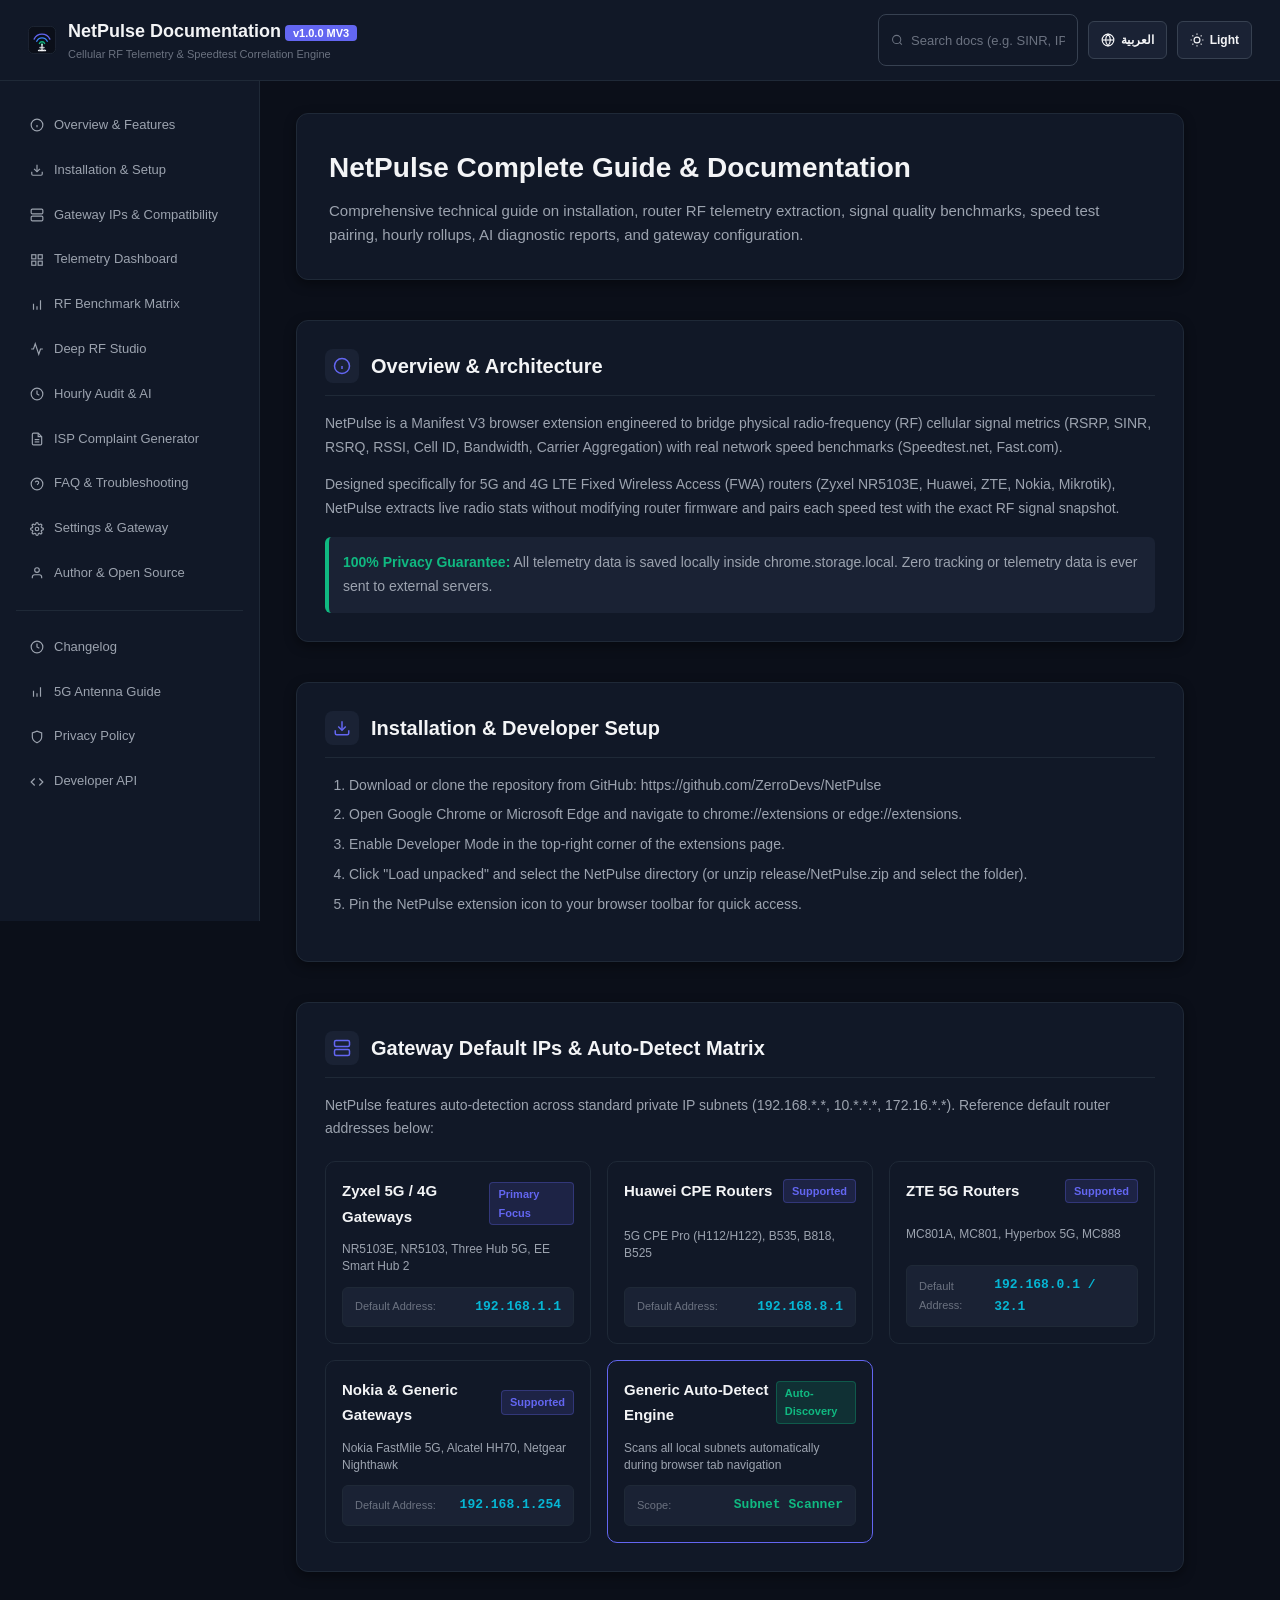
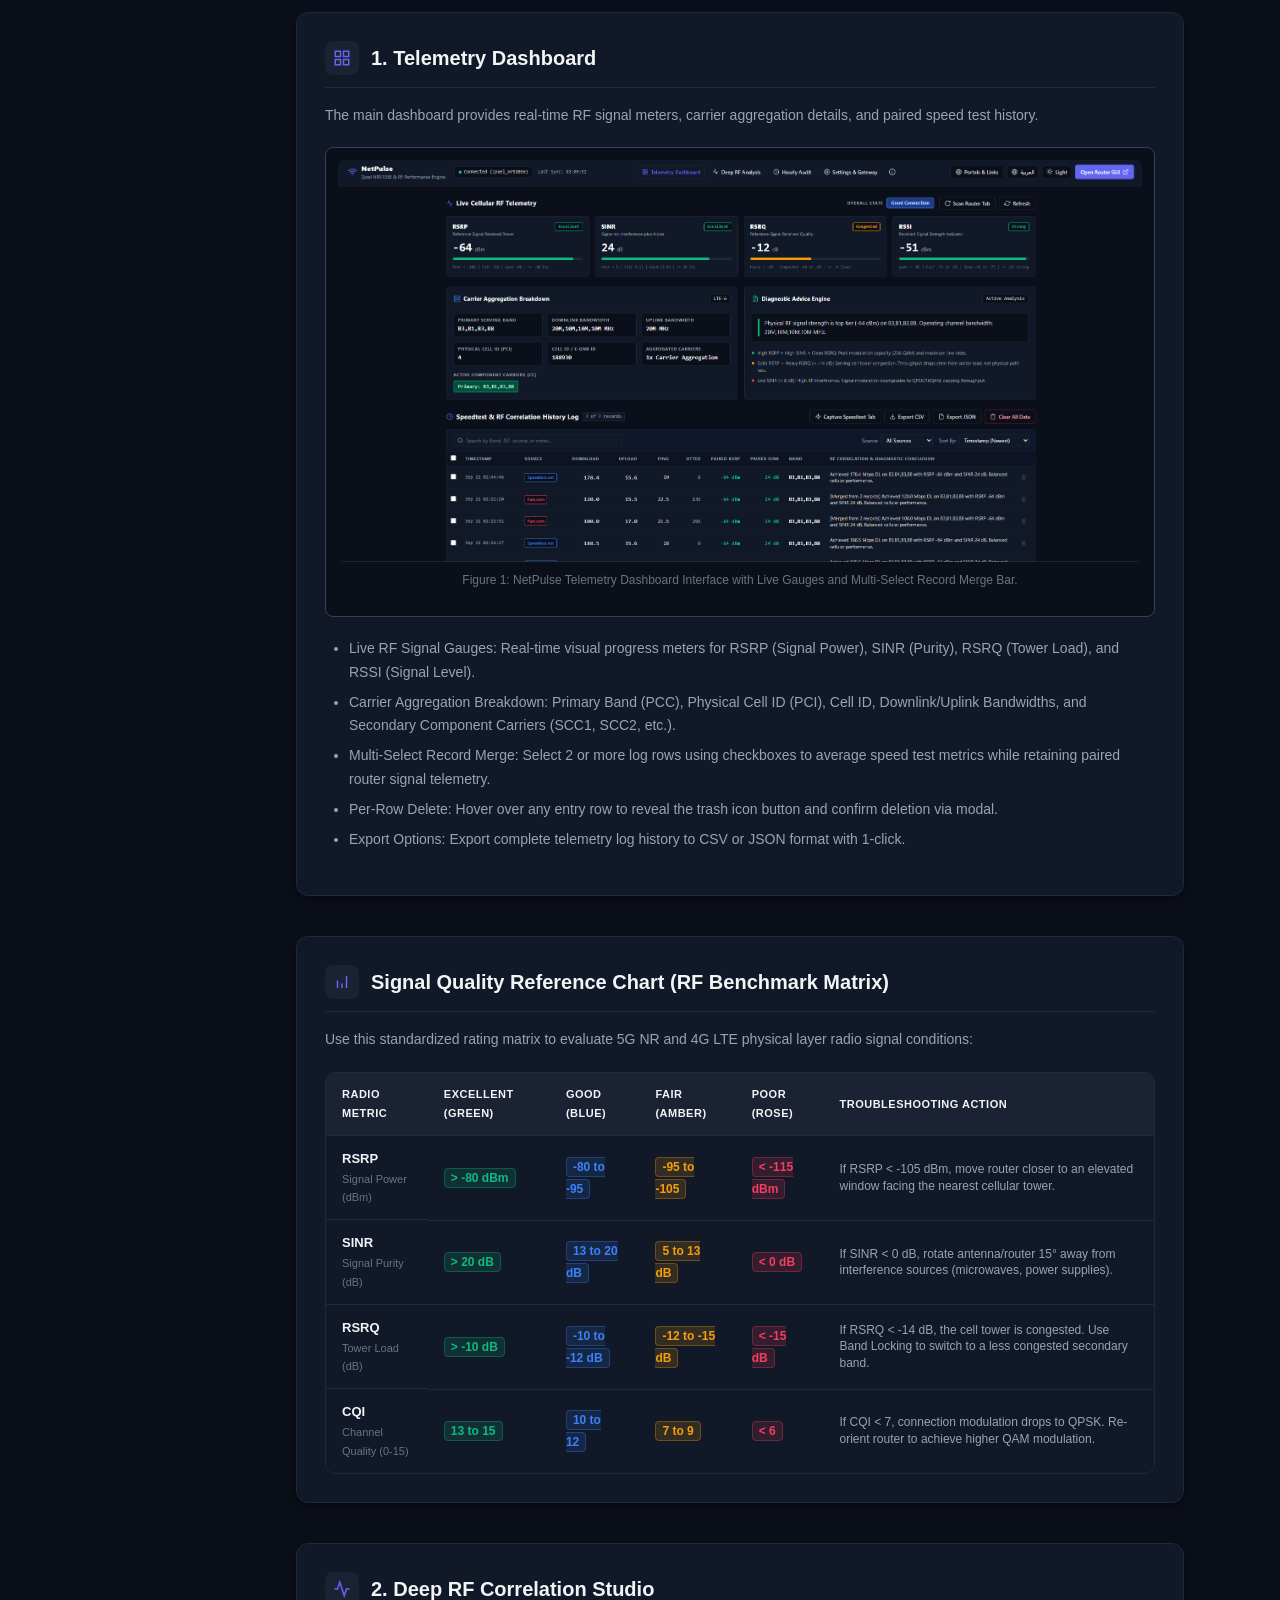
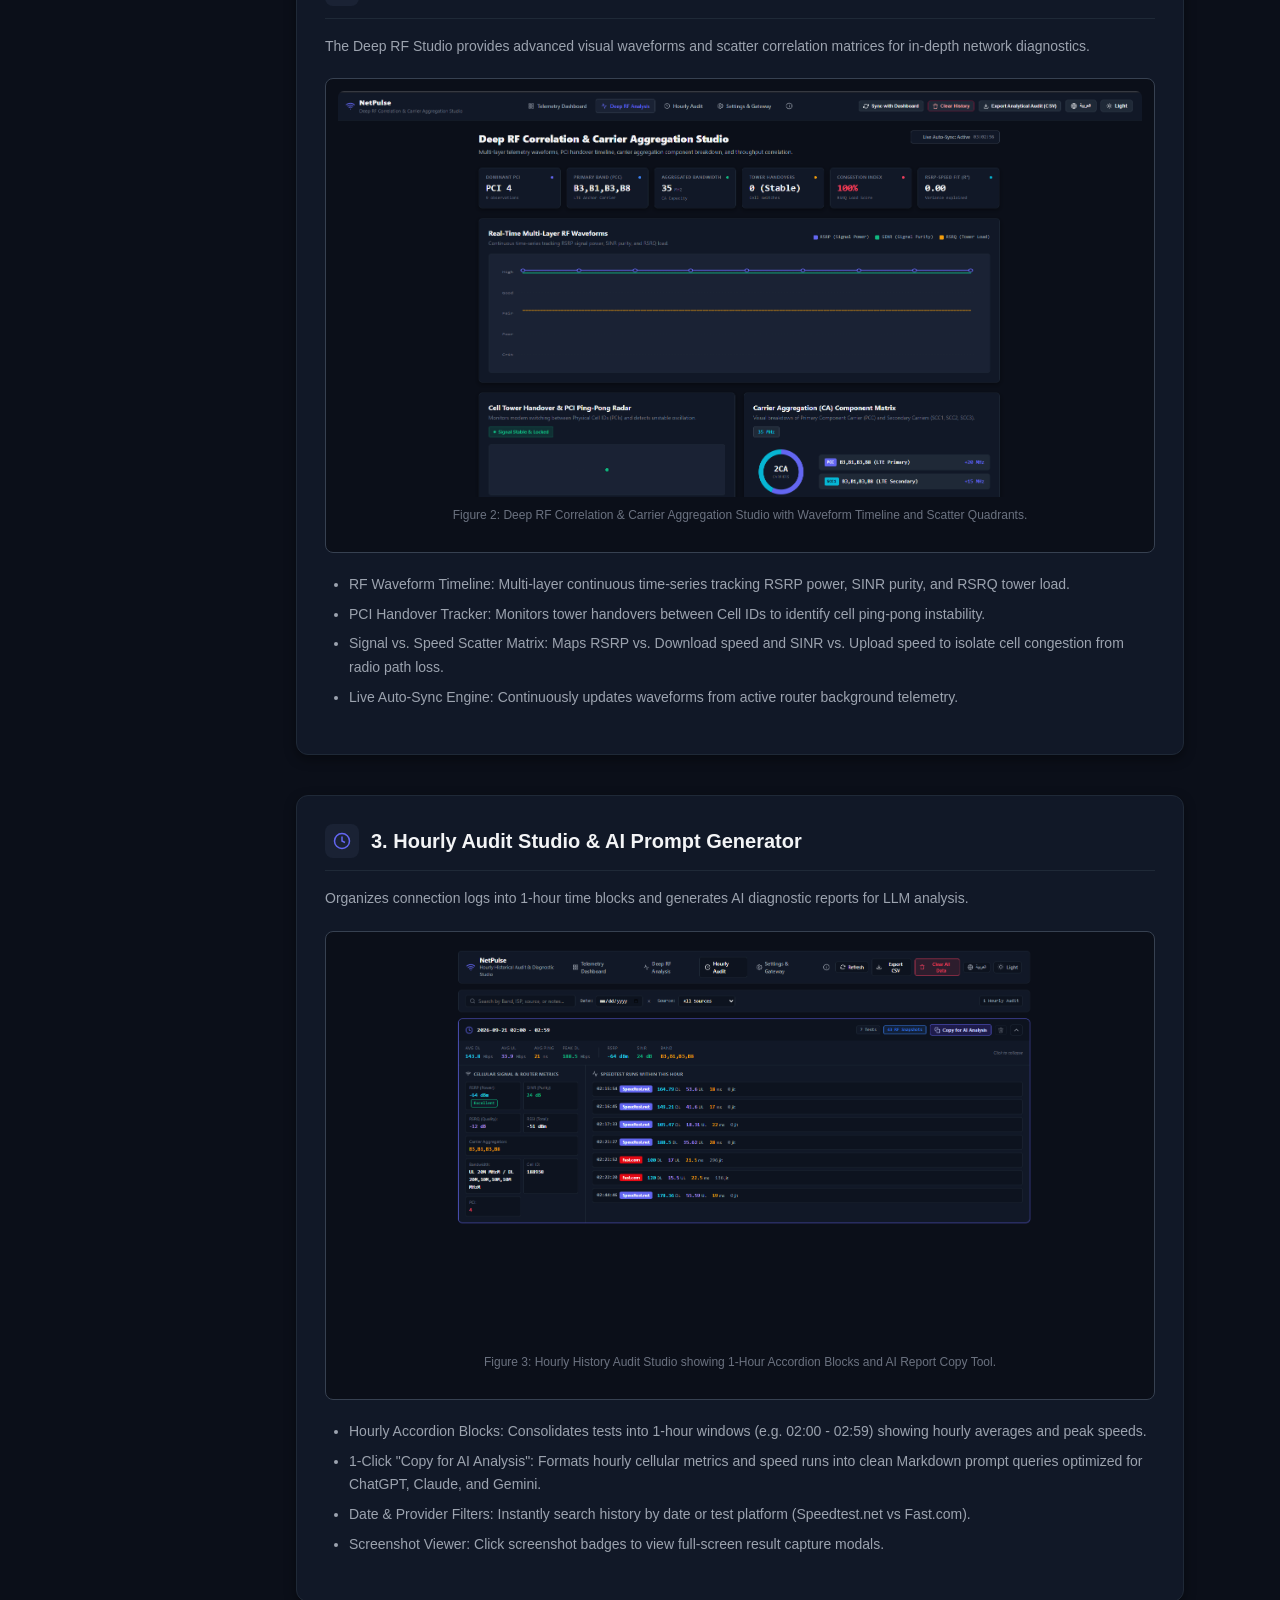
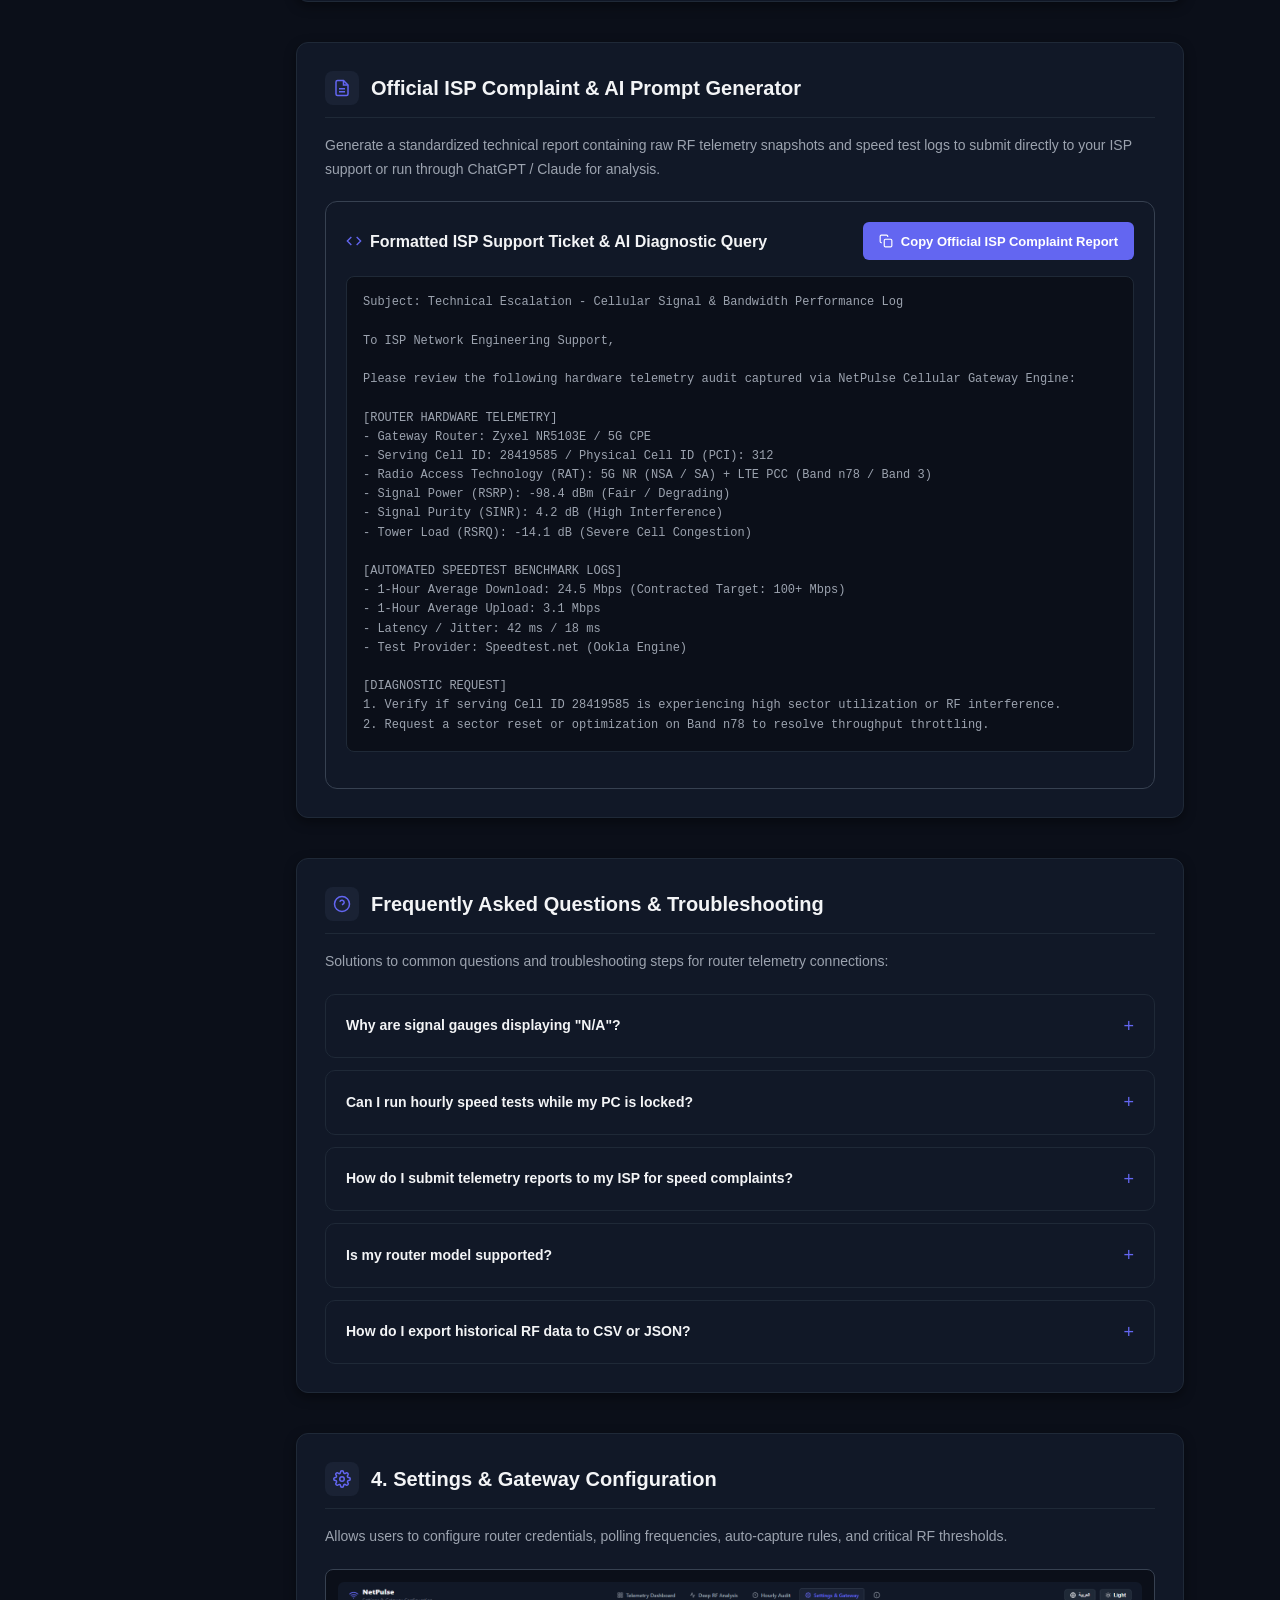
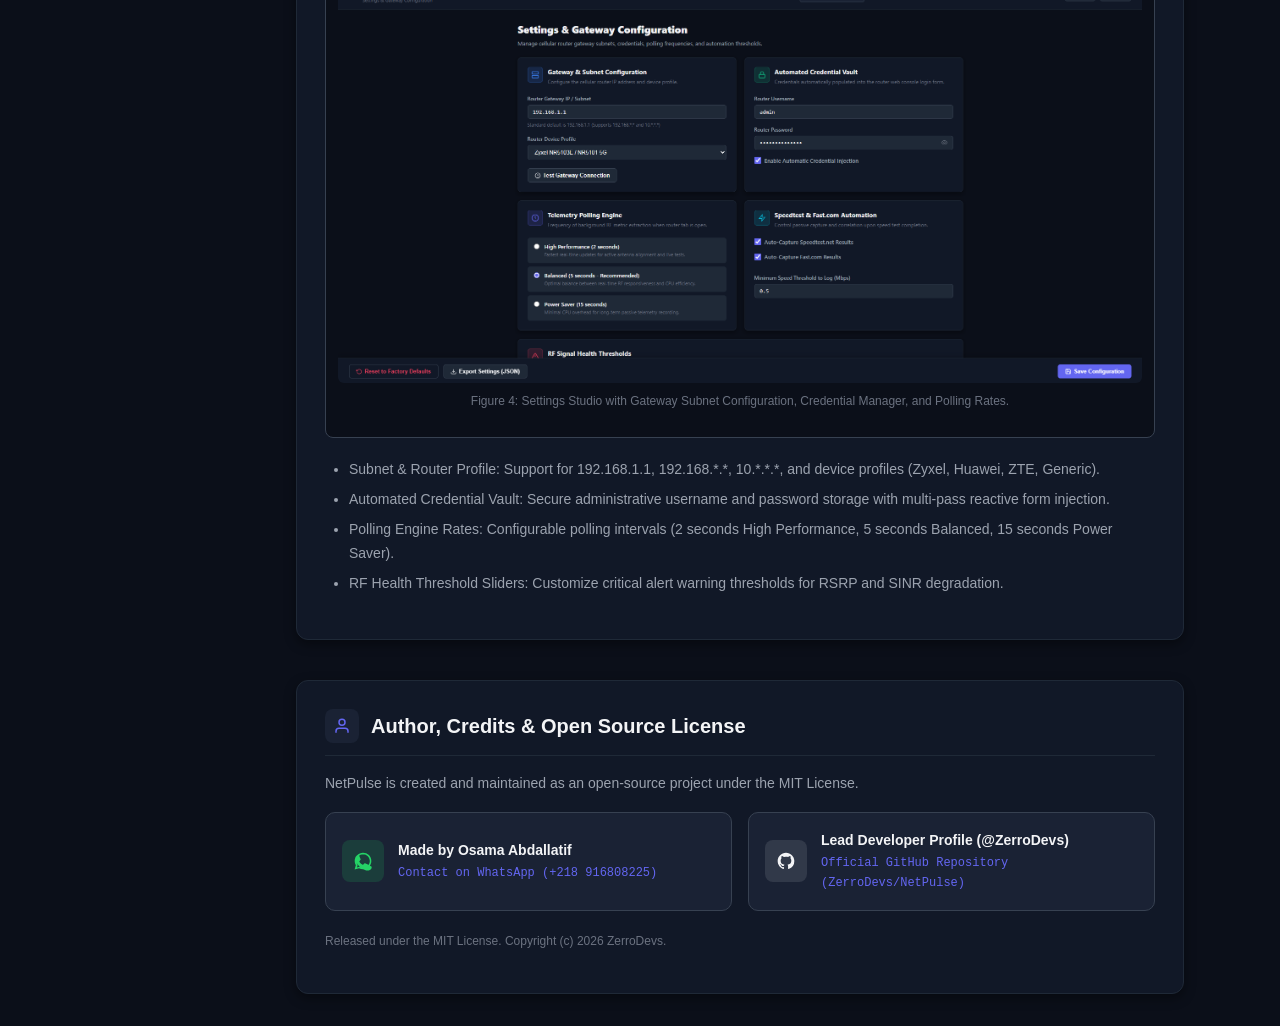
==== commit 77dbcda0: "docs: add documentation website, release package, and GitHub Pages workflow" ====
--- a/docs/index.html
+++ b/docs/index.html
@@ -160,6 +160,38 @@
               <circle cx="12" cy="7" r="4"></circle>
             </svg>
             <span data-i18n="nav_author">Author &amp; Open Source</span>
+          </a>
+
+          <div style="height: 1px; background-color: var(--border-subtle); margin: 12px 0;"></div>
+
+          <a href="changelog.html" class="sidebar-link">
+            <svg viewBox="0 0 24 24" width="14" height="14" fill="none" stroke="currentColor" stroke-width="2">
+              <circle cx="12" cy="12" r="10"></circle>
+              <polyline points="12 6 12 12 16 14"></polyline>
+            </svg>
+            <span data-i18n="nav_changelog">Changelog &amp; Timeline</span>
+          </a>
+
+          <a href="antenna-guide.html" class="sidebar-link">
+            <svg viewBox="0 0 24 24" width="14" height="14" fill="none" stroke="currentColor" stroke-width="2">
+              <path d="M12 20v-6M6 20V10M18 20V4"></path>
+            </svg>
+            <span data-i18n="nav_antenna">5G Antenna Guide</span>
+          </a>
+
+          <a href="privacy.html" class="sidebar-link">
+            <svg viewBox="0 0 24 24" width="14" height="14" fill="none" stroke="currentColor" stroke-width="2">
+              <path d="M12 22s8-4 8-10V5l-8-3-8 3v7c0 6 8 10 8 10z"></path>
+            </svg>
+            <span data-i18n="nav_privacy">Privacy Policy</span>
+          </a>
+
+          <a href="developer.html" class="sidebar-link">
+            <svg viewBox="0 0 24 24" width="14" height="14" fill="none" stroke="currentColor" stroke-width="2">
+              <polyline points="16 18 22 12 16 6"></polyline>
+              <polyline points="8 6 2 12 8 18"></polyline>
+            </svg>
+            <span data-i18n="nav_developer">Developer API</span>
           </a>
         </nav>
       </aside>
--- a/docs/assets/css/style.css
+++ b/docs/assets/css/style.css
@@ -730,6 +730,11 @@
   border-left: 1px solid var(--border-subtle);
 }
 
+[dir="rtl"] .sidebar-link.active {
+  border-left-color: transparent;
+  border-right-color: var(--accent-indigo);
+}
+
 [dir="rtl"] .section-body ul, [dir="rtl"] .section-body ol {
   margin-left: 0;
   margin-right: 24px;
@@ -740,26 +745,134 @@
   text-align: right;
 }
 
-/* Responsive */
+/* Touch Friendly Elements */
+button, input, select, .sidebar-link, .btn-toggle-switch {
+  min-height: 38px;
+  touch-action: manipulation;
+}
+
+/* Responsive & Mobile First */
+@media (max-width: 992px) {
+  .docs-layout {
+    max-width: 100%;
+  }
+}
+
 @media (max-width: 768px) {
+  .docs-header {
+    flex-direction: column;
+    align-items: stretch;
+    gap: 12px;
+    padding: 12px 16px;
+  }
+
+  .header-brand {
+    justify-content: space-between;
+    width: 100%;
+  }
+
+  .header-actions {
+    width: 100%;
+    justify-content: space-between;
+    flex-wrap: wrap;
+    gap: 8px;
+  }
+
+  .search-box {
+    width: 100%;
+    order: 3;
+  }
+
+  .search-box:focus-within {
+    width: 100%;
+  }
+
   .docs-body {
     flex-direction: column;
   }
+
   .docs-sidebar {
     width: 100%;
     height: auto;
-    position: static;
+    position: sticky;
+    top: 0;
+    z-index: 90;
+    background-color: var(--bg-card);
     border-right: none;
-    border-bottom: 1px solid var(--border-subtle);
-  }
+    border-bottom: 1px solid var(--border-medium);
+    padding: 10px 12px;
+  }
+
+  .sidebar-nav {
+    display: flex;
+    flex-direction: row;
+    overflow-x: auto;
+    gap: 8px;
+    padding-bottom: 4px;
+    -webkit-overflow-scrolling: touch;
+    scrollbar-width: none;
+  }
+
+  .sidebar-nav::-webkit-scrollbar {
+    display: none;
+  }
+
+  .sidebar-link {
+    white-space: nowrap;
+    padding: 8px 12px;
+    border-radius: 20px;
+    background-color: var(--bg-canvas);
+    border: 1px solid var(--border-subtle);
+    font-size: 12px;
+  }
+
+  .sidebar-link.active {
+    background-color: var(--accent-indigo);
+    color: #ffffff !important;
+    border-color: var(--accent-indigo);
+  }
+
   .docs-content {
+    padding: 16px 12px;
+  }
+
+  .docs-hero {
     padding: 20px 16px;
   }
-  .search-box {
+
+  .hero-heading {
+    font-size: 20px;
+  }
+
+  .hero-desc {
+    font-size: 13px;
+  }
+
+  .gateway-grid {
+    grid-template-columns: 1fr;
+  }
+
+  .isp-prompt-header {
+    flex-direction: column;
+    align-items: flex-start;
+  }
+
+  .btn-copy-prompt {
     width: 100%;
-  }
-  .search-box:focus-within {
-    width: 100%;
-  }
-}
-
+    justify-content: center;
+  }
+}
+
+@media (max-width: 480px) {
+  .brand-title {
+    font-size: 14px;
+  }
+  .brand-sub {
+    font-size: 10px;
+  }
+  .version-pill {
+    font-size: 9px;
+  }
+}
+
+
